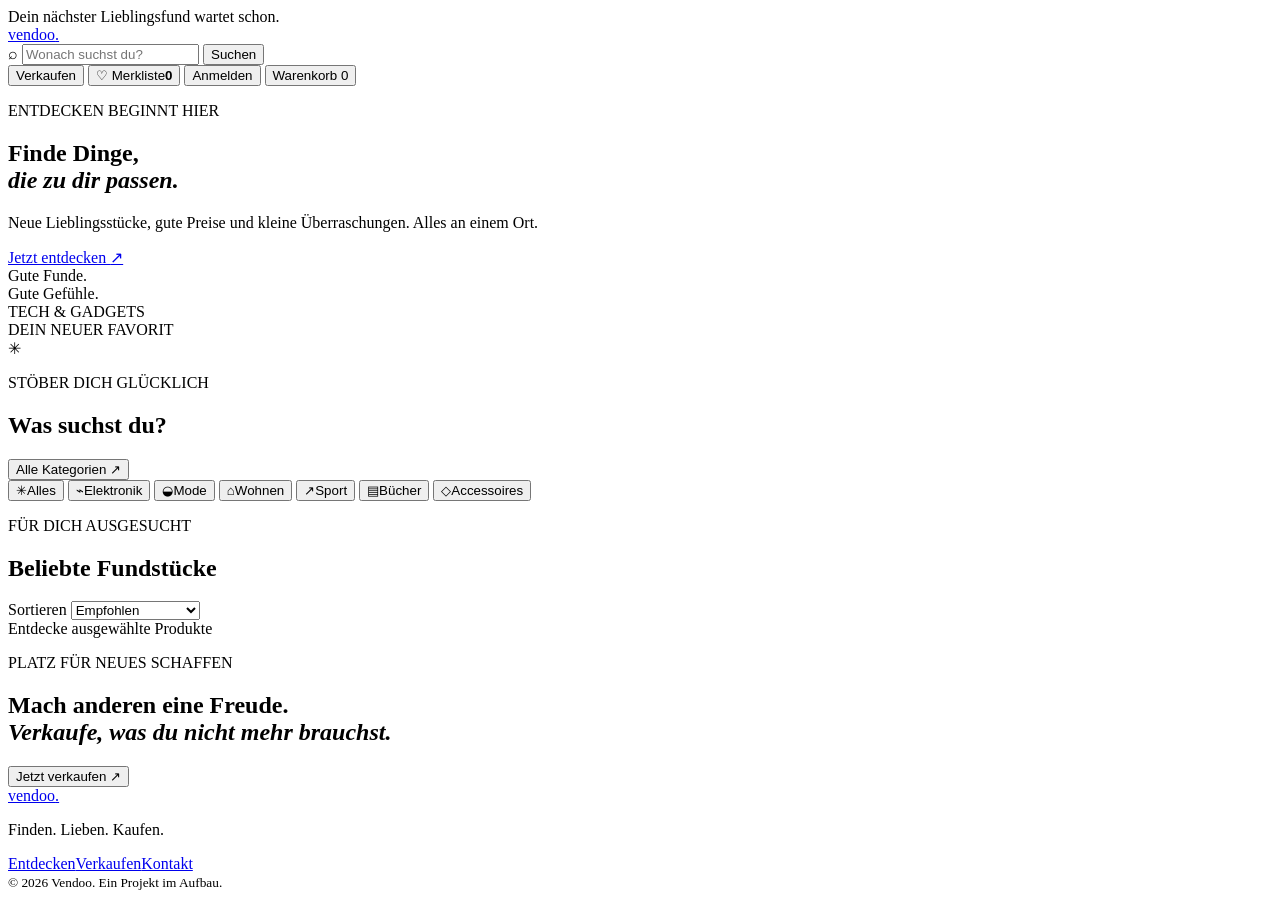
==== index.html @ eec9af9d "Create Vendoo marketplace starter" ====
<!doctype html>
<html lang="de">
<head>
  <meta charset="utf-8">
  <meta name="viewport" content="width=device-width, initial-scale=1">
  <meta name="theme-color" content="#f7f8fa">
  <meta name="description" content="Vendoo – Entdecke besondere Dinge. Finde deinen nächsten Lieblingsfund.">
  <title>Vendoo – Finden. Lieben. Kaufen.</title>
  <link rel="preconnect" href="https://fonts.googleapis.com">
  <link rel="preconnect" href="https://fonts.gstatic.com" crossorigin>
  <link href="https://fonts.googleapis.com/css2?family=DM+Sans:wght@400;500;600;700;800&display=swap" rel="stylesheet">
  <link rel="stylesheet" href="styles.css">
  <script src="app.js" defer></script>
</head>
<body>
  <div class="announcement">Dein nächster Lieblingsfund wartet schon.</div>
  <header class="site-header">
    <a class="brand" href="#" aria-label="Vendoo Startseite">vendoo<span>.</span></a>
    <form class="search" id="search-form" role="search">
      <span aria-hidden="true">⌕</span>
      <input id="search-input" type="search" placeholder="Wonach suchst du?" autocomplete="off" aria-label="Produkte suchen">
      <button type="submit">Suchen</button>
    </form>
    <nav class="header-actions" aria-label="Hauptnavigation">
      <button class="text-button" id="sell-button">Verkaufen</button>
      <button class="icon-button" id="favorites-button" aria-label="Merkliste">♡ <span class="action-label">Merkliste</span><b id="favorite-count">0</b></button>
      <button class="profile-button" id="account-button">Anmelden</button>
      <button class="cart-button" id="cart-button">Warenkorb <span id="cart-count">0</span></button>
    </nav>
  </header>

  <main>
    <section class="hero">
      <div class="hero-copy">
        <p class="eyebrow">ENTDECKEN BEGINNT HIER</p>
        <h1>Finde Dinge,<br><em>die zu dir passen.</em></h1>
        <p class="hero-description">Neue Lieblingsstücke, gute Preise und kleine Überraschungen. Alles an einem Ort.</p>
        <a class="primary-link" href="#discover">Jetzt entdecken <span>↗</span></a>
      </div>
      <div class="hero-art" aria-label="Ausgewählte Produkte">
        <div class="art-note">Gute Funde.<br>Gute Gefühle.</div>
        <div class="art-circle circle-one"></div><div class="art-circle circle-two"></div>
        <div class="art-card art-card-back"><div class="art-object headphones"></div><span>TECH & GADGETS</span></div>
        <div class="art-card art-card-front"><div class="art-object bag"></div><span>DEIN NEUER FAVORIT</span></div>
        <div class="art-spark">✳</div>
      </div>
    </section>

    <section class="category-section" aria-label="Kategorien">
      <div class="section-heading"><div><p class="eyebrow">STÖBER DICH GLÜCKLICH</p><h2>Was suchst du?</h2></div><button class="plain-link" id="all-categories">Alle Kategorien ↗</button></div>
      <div class="category-list" id="category-list">
        <button class="category active" data-category="Alle"><span class="category-icon">✳</span><span>Alles</span></button>
        <button class="category" data-category="Elektronik"><span class="category-icon">⌁</span><span>Elektronik</span></button>
        <button class="category" data-category="Mode"><span class="category-icon">◒</span><span>Mode</span></button>
        <button class="category" data-category="Wohnen"><span class="category-icon">⌂</span><span>Wohnen</span></button>
        <button class="category" data-category="Sport"><span class="category-icon">↗</span><span>Sport</span></button>
        <button class="category" data-category="Bücher"><span class="category-icon">▤</span><span>Bücher</span></button>
        <button class="category" data-category="Accessoires"><span class="category-icon">◇</span><span>Accessoires</span></button>
      </div>
    </section>

    <section class="products-section" id="discover">
      <div class="section-heading product-heading"><div><p class="eyebrow">FÜR DICH AUSGESUCHT</p><h2>Beliebte Fundstücke</h2></div><label class="sort-label">Sortieren <select id="sort-select"><option value="recommended">Empfohlen</option><option value="low">Preis: aufsteigend</option><option value="high">Preis: absteigend</option></select></label></div>
      <div class="results-line" id="results-line">Entdecke ausgewählte Produkte</div>
      <div class="product-grid" id="product-grid" aria-live="polite"></div>
      <div class="empty-state" id="empty-state" hidden><h3>Nichts gefunden.</h3><p>Versuche einen anderen Suchbegriff oder eine andere Kategorie.</p><button class="secondary-button" id="reset-filters">Filter zurücksetzen</button></div>
    </section>
    <section class="seller-banner"><div><p class="eyebrow">PLATZ FÜR NEUES SCHAFFEN</p><h2>Mach anderen eine Freude.<br><em>Verkaufe, was du nicht mehr brauchst.</em></h2></div><button id="sell-banner-button">Jetzt verkaufen ↗</button></section>
  </main>

  <footer><a class="brand" href="#">vendoo<span>.</span></a><p>Finden. Lieben. Kaufen.</p><div><a href="#discover">Entdecken</a><a href="#" id="footer-sell">Verkaufen</a><a href="mailto:hello@vendoo.example">Kontakt</a></div><small>© 2026 Vendoo. Ein Projekt im Aufbau.</small></footer>

  <dialog id="product-dialog" class="modal"><button class="modal-close" data-close aria-label="Schließen">×</button><div id="product-detail"></div></dialog>
  <dialog id="message-dialog" class="modal message-modal"><button class="modal-close" data-close aria-label="Schließen">×</button><p class="eyebrow">VENDOO</p><h2 id="message-title">Demnächst verfügbar</h2><p id="message-body">Diese Funktion wird gerade vorbereitet.</p><button class="primary-button" data-close>Verstanden</button></dialog>
  <dialog id="cart-dialog" class="modal cart-modal"><button class="modal-close" data-close aria-label="Schließen">×</button><p class="eyebrow">DEINE AUSWAHL</p><h2>Warenkorb</h2><div id="cart-items"></div><div class="cart-total" id="cart-total"></div><p class="fine-print">Demo: Es werden noch keine echten Bestellungen oder Zahlungen verarbeitet.</p></dialog>
</body>
</html>
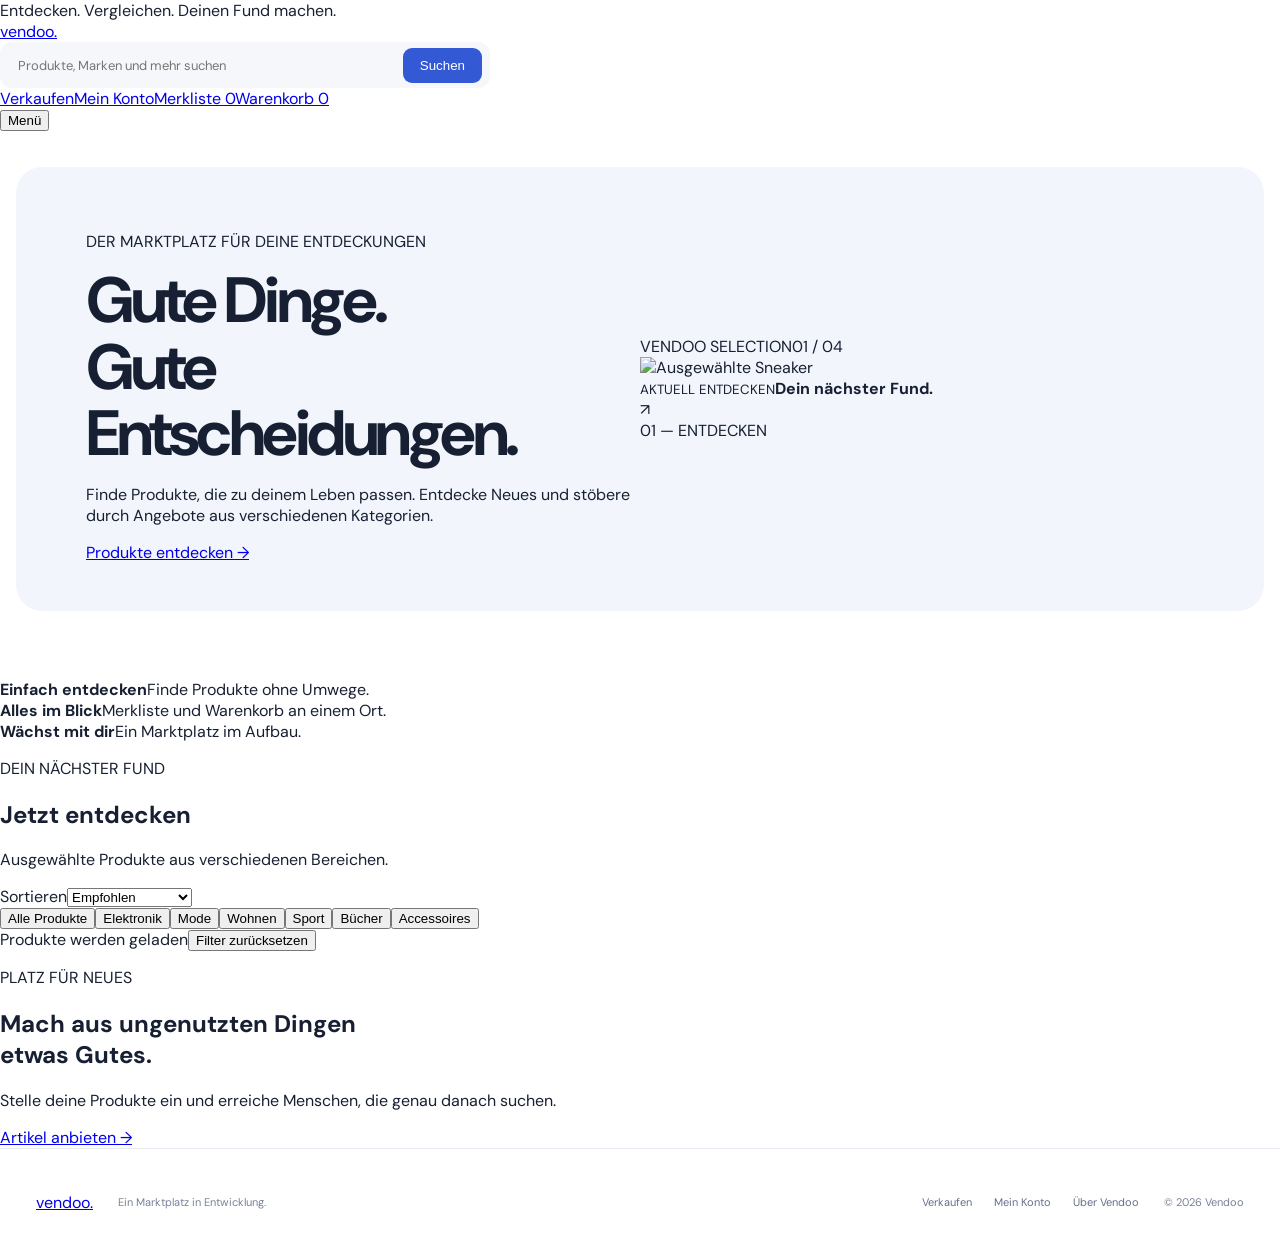
==== commit 2baf8242: "Redesign Vendoo storefront" ====
--- a/index.html
+++ b/index.html
@@ -1,77 +1,10 @@
 <!doctype html>
-<html lang="de">
-<head>
-  <meta charset="utf-8">
-  <meta name="viewport" content="width=device-width, initial-scale=1">
-  <meta name="theme-color" content="#f7f8fa">
-  <meta name="description" content="Vendoo – Entdecke besondere Dinge. Finde deinen nächsten Lieblingsfund.">
-  <title>Vendoo – Finden. Lieben. Kaufen.</title>
-  <link rel="preconnect" href="https://fonts.googleapis.com">
-  <link rel="preconnect" href="https://fonts.gstatic.com" crossorigin>
-  <link href="https://fonts.googleapis.com/css2?family=DM+Sans:wght@400;500;600;700;800&display=swap" rel="stylesheet">
-  <link rel="stylesheet" href="styles.css">
-  <script src="app.js" defer></script>
-</head>
-<body>
-  <div class="announcement">Dein nächster Lieblingsfund wartet schon.</div>
-  <header class="site-header">
-    <a class="brand" href="#" aria-label="Vendoo Startseite">vendoo<span>.</span></a>
-    <form class="search" id="search-form" role="search">
-      <span aria-hidden="true">⌕</span>
-      <input id="search-input" type="search" placeholder="Wonach suchst du?" autocomplete="off" aria-label="Produkte suchen">
-      <button type="submit">Suchen</button>
-    </form>
-    <nav class="header-actions" aria-label="Hauptnavigation">
-      <button class="text-button" id="sell-button">Verkaufen</button>
-      <button class="icon-button" id="favorites-button" aria-label="Merkliste">♡ <span class="action-label">Merkliste</span><b id="favorite-count">0</b></button>
-      <button class="profile-button" id="account-button">Anmelden</button>
-      <button class="cart-button" id="cart-button">Warenkorb <span id="cart-count">0</span></button>
-    </nav>
-  </header>
-
-  <main>
-    <section class="hero">
-      <div class="hero-copy">
-        <p class="eyebrow">ENTDECKEN BEGINNT HIER</p>
-        <h1>Finde Dinge,<br><em>die zu dir passen.</em></h1>
-        <p class="hero-description">Neue Lieblingsstücke, gute Preise und kleine Überraschungen. Alles an einem Ort.</p>
-        <a class="primary-link" href="#discover">Jetzt entdecken <span>↗</span></a>
-      </div>
-      <div class="hero-art" aria-label="Ausgewählte Produkte">
-        <div class="art-note">Gute Funde.<br>Gute Gefühle.</div>
-        <div class="art-circle circle-one"></div><div class="art-circle circle-two"></div>
-        <div class="art-card art-card-back"><div class="art-object headphones"></div><span>TECH & GADGETS</span></div>
-        <div class="art-card art-card-front"><div class="art-object bag"></div><span>DEIN NEUER FAVORIT</span></div>
-        <div class="art-spark">✳</div>
-      </div>
-    </section>
-
-    <section class="category-section" aria-label="Kategorien">
-      <div class="section-heading"><div><p class="eyebrow">STÖBER DICH GLÜCKLICH</p><h2>Was suchst du?</h2></div><button class="plain-link" id="all-categories">Alle Kategorien ↗</button></div>
-      <div class="category-list" id="category-list">
-        <button class="category active" data-category="Alle"><span class="category-icon">✳</span><span>Alles</span></button>
-        <button class="category" data-category="Elektronik"><span class="category-icon">⌁</span><span>Elektronik</span></button>
-        <button class="category" data-category="Mode"><span class="category-icon">◒</span><span>Mode</span></button>
-        <button class="category" data-category="Wohnen"><span class="category-icon">⌂</span><span>Wohnen</span></button>
-        <button class="category" data-category="Sport"><span class="category-icon">↗</span><span>Sport</span></button>
-        <button class="category" data-category="Bücher"><span class="category-icon">▤</span><span>Bücher</span></button>
-        <button class="category" data-category="Accessoires"><span class="category-icon">◇</span><span>Accessoires</span></button>
-      </div>
-    </section>
-
-    <section class="products-section" id="discover">
-      <div class="section-heading product-heading"><div><p class="eyebrow">FÜR DICH AUSGESUCHT</p><h2>Beliebte Fundstücke</h2></div><label class="sort-label">Sortieren <select id="sort-select"><option value="recommended">Empfohlen</option><option value="low">Preis: aufsteigend</option><option value="high">Preis: absteigend</option></select></label></div>
-      <div class="results-line" id="results-line">Entdecke ausgewählte Produkte</div>
-      <div class="product-grid" id="product-grid" aria-live="polite"></div>
-      <div class="empty-state" id="empty-state" hidden><h3>Nichts gefunden.</h3><p>Versuche einen anderen Suchbegriff oder eine andere Kategorie.</p><button class="secondary-button" id="reset-filters">Filter zurücksetzen</button></div>
-    </section>
-    <section class="seller-banner"><div><p class="eyebrow">PLATZ FÜR NEUES SCHAFFEN</p><h2>Mach anderen eine Freude.<br><em>Verkaufe, was du nicht mehr brauchst.</em></h2></div><button id="sell-banner-button">Jetzt verkaufen ↗</button></section>
-  </main>
-
-  <footer><a class="brand" href="#">vendoo<span>.</span></a><p>Finden. Lieben. Kaufen.</p><div><a href="#discover">Entdecken</a><a href="#" id="footer-sell">Verkaufen</a><a href="mailto:hello@vendoo.example">Kontakt</a></div><small>© 2026 Vendoo. Ein Projekt im Aufbau.</small></footer>
-
-  <dialog id="product-dialog" class="modal"><button class="modal-close" data-close aria-label="Schließen">×</button><div id="product-detail"></div></dialog>
-  <dialog id="message-dialog" class="modal message-modal"><button class="modal-close" data-close aria-label="Schließen">×</button><p class="eyebrow">VENDOO</p><h2 id="message-title">Demnächst verfügbar</h2><p id="message-body">Diese Funktion wird gerade vorbereitet.</p><button class="primary-button" data-close>Verstanden</button></dialog>
-  <dialog id="cart-dialog" class="modal cart-modal"><button class="modal-close" data-close aria-label="Schließen">×</button><p class="eyebrow">DEINE AUSWAHL</p><h2>Warenkorb</h2><div id="cart-items"></div><div class="cart-total" id="cart-total"></div><p class="fine-print">Demo: Es werden noch keine echten Bestellungen oder Zahlungen verarbeitet.</p></dialog>
-</body>
-</html>+<html lang="de"><head><meta charset="utf-8"><meta name="viewport" content="width=device-width,initial-scale=1"><meta name="theme-color" content="#f7f7f4"><meta name="description" content="Vendoo – Entdecke Produkte, die deinen Alltag besser machen."><title>Vendoo – Entdecken</title><link rel="preconnect" href="https://fonts.googleapis.com"><link rel="preconnect" href="https://fonts.gstatic.com" crossorigin><link href="https://fonts.googleapis.com/css2?family=DM+Sans:wght@400;500;600;700;800&family=Manrope:wght@400;500;600;700;800&display=swap" rel="stylesheet"><link rel="stylesheet" href="styles.css"><script src="app.js" defer></script></head>
+<body><div class="topline">Entdecken. Vergleichen. Deinen Fund machen.</div><header class="header"><a class="logo" href="index.html">vendoo<span>.</span></a><form class="search" id="search-form"><input id="search-input" type="search" placeholder="Produkte, Marken und mehr suchen" aria-label="Produkte suchen"><button aria-label="Suchen">Suchen</button></form><nav class="nav"><a href="sell.html">Verkaufen</a><a href="account.html">Mein Konto</a><a href="favorites.html">Merkliste <span id="favorite-count">0</span></a><a class="nav-cart" href="cart.html">Warenkorb <span id="cart-count">0</span></a></nav><button class="menu-toggle" id="menu-toggle" aria-label="Menü öffnen">Menü</button></header>
+<main><section class="hero"><div class="hero-content"><p class="kicker">DER MARKTPLATZ FÜR DEINE ENTDECKUNGEN</p><h1>Gute Dinge.<br><span>Gute Entscheidungen.</span></h1><p>Finde Produkte, die zu deinem Leben passen. Entdecke Neues und stöbere durch Angebote aus verschiedenen Kategorien.</p><a class="button button-dark" href="#angebote">Produkte entdecken <span>→</span></a></div><div class="hero-visual"><div class="hero-panel"><div class="hero-panel-top"><span>VENDOO SELECTION</span><span>01 / 04</span></div><img src="https://images.unsplash.com/photo-1491553895911-0055eca6402d?auto=format&fit=crop&w=1100&q=85" alt="Ausgewählte Sneaker"><div class="hero-panel-bottom"><div><small>AKTUELL ENTDECKEN</small><strong>Dein nächster Fund.</strong></div><span class="hero-arrow">↗</span></div></div><div class="hero-index">01 — ENTDECKEN</div></div></section>
+<section class="trust-strip"><div><strong>Einfach entdecken</strong><span>Finde Produkte ohne Umwege.</span></div><div><strong>Alles im Blick</strong><span>Merkliste und Warenkorb an einem Ort.</span></div><div><strong>Wächst mit dir</strong><span>Ein Marktplatz im Aufbau.</span></div></section>
+<section class="section" id="angebote"><div class="section-head"><div><p class="kicker">DEIN NÄCHSTER FUND</p><h2>Jetzt entdecken</h2><p class="section-sub">Ausgewählte Produkte aus verschiedenen Bereichen.</p></div><div class="sort-control"><label for="sort-select">Sortieren</label><select id="sort-select"><option value="featured">Empfohlen</option><option value="low">Preis aufsteigend</option><option value="high">Preis absteigend</option><option value="name">Name</option></select></div></div>
+<div class="filters" id="category-list"><button class="filter active" data-category="Alle">Alle Produkte</button><button class="filter" data-category="Elektronik">Elektronik</button><button class="filter" data-category="Mode">Mode</button><button class="filter" data-category="Wohnen">Wohnen</button><button class="filter" data-category="Sport">Sport</button><button class="filter" data-category="Bücher">Bücher</button><button class="filter" data-category="Accessoires">Accessoires</button></div>
+<div class="catalog-meta"><span id="results-line">Produkte werden geladen</span><button id="clear-filters" class="subtle-button">Filter zurücksetzen</button></div><div class="product-grid" id="product-grid"></div><div class="empty-state" id="empty-state" hidden><h3>Keine passenden Produkte</h3><p>Ändere deine Suche oder setze die Filter zurück.</p><button class="button button-outline" id="reset-empty">Alle Produkte anzeigen</button></div></section>
+<section class="sell-callout"><div><p class="kicker">PLATZ FÜR NEUES</p><h2>Mach aus ungenutzten Dingen<br>etwas Gutes.</h2><p>Stelle deine Produkte ein und erreiche Menschen, die genau danach suchen.</p></div><a class="button button-light" href="sell.html">Artikel anbieten <span>→</span></a></section></main>
+<footer class="footer"><a class="logo" href="index.html">vendoo<span>.</span></a><p>Ein Marktplatz in Entwicklung.</p><div class="footer-links"><a href="sell.html">Verkaufen</a><a href="account.html">Mein Konto</a><a href="README.md">Über Vendoo</a></div><small>© 2026 Vendoo</small></footer></body></html>
--- a/styles.css
+++ b/styles.css
@@ -0,0 +1 @@
+:root{--ink:#172033;--muted:#788196;--line:#e8ebf1;--paper:#fff;--wash:#f6f7fa;--blue:#3459d4;--blue-dark:#2546b4;--mint:#e3f2ed;--radius:18px}*{box-sizing:border-box}html{scroll-behavior:smooth}body{margin:0;background:var(--paper);color:var(--ink);font-family:"DM Sans",Arial,sans-serif;-webkit-font-smoothing:antialiased}.announcement{background:#172033;color:#fff;text-align:center;padding:9px 16px;font-size:12px;letter-spacing:.04em}.site-header{height:82px;max-width:1320px;margin:auto;padding:0 36px;display:flex;align-items:center;gap:34px;border-bottom:1px solid var(--line)}.brand{font-size:31px;letter-spacing:-2px;font-weight:800;text-decoration:none;color:var(--ink)}.brand span{color:var(--blue)}.search{height:46px;display:flex;align-items:center;gap:10px;background:var(--wash);border:1px solid transparent;border-radius:12px;padding:0 7px 0 15px;flex:1;max-width:490px}.search:focus-within{border-color:#cbd5f7;background:#fff}.search>span{font-size:25px;color:#8c95a7}.search input{border:0;outline:0;background:transparent;min-width:0;flex:1;font:inherit;font-size:13px}.search button,.primary-button{border:0;background:var(--blue);color:white;border-radius:9px;padding:10px 17px;font:600 12px inherit;cursor:pointer}.search button:hover,.primary-button:hover{background:var(--blue-dark)}.header-actions{margin-left:auto;display:flex;align-items:center;gap:19px}.header-actions button{font:600 12px "DM Sans",sans-serif;cursor:pointer}.text-button,.icon-button{border:0;background:none;color:var(--ink)}.icon-button{font-size:20px!important;white-space:nowrap}.icon-button .action-label{font-size:12px}.icon-button b,.cart-button span{font-size:10px;background:#e9edff;color:var(--blue);padding:3px 6px;border-radius:20px}.profile-button,.cart-button{border:1px solid var(--line);background:white;border-radius:10px;padding:11px 14px;color:var(--ink)}.cart-button{background:var(--ink);color:white;border-color:var(--ink)}.hero{max-width:1248px;min-height:410px;margin:36px auto 68px;padding:48px 70px;background:#f2f5fb;border-radius:26px;display:grid;grid-template-columns:1fr 1fr;align-items:center;overflow:hidden}.eyebrow{font-size:10px;font-weight:700;letter-spacing:.16em;color:var(--blue);margin:0 0 14px}.hero h1{font-size:clamp(42px,5vw,66px);letter-spacing:-3.5px;line-height:1.04;margin:0;font-weight:700}.hero h1 em,.seller-banner h2 em{font-family:Georgia,serif;font-weight:400;color:var(--blue)}.hero-description{max-width:370px;color:#707b91;line-height:1.7;font-size:14px;margin:21px 0 26px}.primary-link{display:inline-flex;align-items:center;gap:25px;padding:14px 18px;background:var(--blue);color:white;text-decoration:none;border-radius:10px;font-size:12px;font-weight:700}.hero-art{height:300px;position:relative}.art-circle{position:absolute;border-radius:50%}.circle-one{width:260px;height:260px;background:#dce5fa;right:70px;top:15px}.circle-two{width:115px;height:115px;background:#d3ebe3;right:0;bottom:0}.art-card{position:absolute;background:white;border-radius:17px;box-shadow:0 18px 45px #293c681c;padding:12px;display:flex;flex-direction:column;gap:10px}.art-card span{font-size:8px;font-weight:700;letter-spacing:.1em;color:#778197}.art-card-back{width:155px;right:25px;top:12px;transform:rotate(9deg)}.art-card-front{width:178px;left:55px;bottom:7px;transform:rotate(-7deg)}.art-object{height:112px;border-radius:11px;position:relative;overflow:hidden}.headphones{background:linear-gradient(135deg,#dbe1eb,#aebbd0)}.headphones:before{content:"";position:absolute;width:74px;height:74px;border:12px solid #30394d;border-bottom-color:transparent;border-radius:50%;left:29px;top:26px}.headphones:after{content:"";position:absolute;width:16px;height:34px;background:#30394d;border-radius:7px;left:28px;top:65px;box-shadow:66px 0 #30394d}.bag{background:linear-gradient(135deg,#f0e9df,#d8c8b7)}.bag:before{content:"";position:absolute;width:86px;height:65px;background:#a27d60;border-radius:12px 12px 18px 18px;left:35px;top:36px}.bag:after{content:"";position:absolute;width:37px;height:29px;border:6px solid #a27d60;border-bottom:0;border-radius:25px 25px 0 0;left:54px;top:14px}.art-note{position:absolute;right:2px;top:110px;z-index:2;font:italic 17px Georgia;color:#4b5a78;transform:rotate(8deg)}.art-spark{position:absolute;left:20px;top:5px;font-size:32px;color:#8ca5e9}.category-section,.products-section{max-width:1248px;margin:0 auto 70px;padding:0 12px}.section-heading{display:flex;justify-content:space-between;align-items:end;margin-bottom:24px}.section-heading h2,.seller-banner h2{font-size:29px;letter-spacing:-1.1px;margin:0}.plain-link{background:none;border:0;color:var(--blue);font:600 12px "DM Sans";cursor:pointer}.category-list{display:grid;grid-template-columns:repeat(7,1fr);gap:13px}.category{border:1px solid var(--line);background:white;border-radius:14px;min-height:103px;display:flex;flex-direction:column;align-items:center;justify-content:center;gap:9px;color:#536078;font:600 12px "DM Sans";cursor:pointer;transition:.18s}.category:hover,.category.active{border-color:#bdcaf8;background:#f5f7ff;color:var(--blue)}.category-icon{font-size:23px;color:var(--blue)}.product-heading{margin-bottom:8px}.sort-label{font-size:11px;color:var(--muted);display:flex;align-items:center;gap:9px}.sort-label select{border:1px solid var(--line);border-radius:9px;background:white;padding:10px;color:var(--ink);font:600 11px "DM Sans"}.results-line{font-size:11px;color:var(--muted);margin-bottom:18px}.product-grid{display:grid;grid-template-columns:repeat(4,minmax(0,1fr));gap:25px 18px}.product-card{min-width:0;cursor:pointer}.product-image{height:225px;border-radius:15px;background:var(--wash);position:relative;overflow:hidden}.product-image img{width:100%;height:100%;object-fit:cover;display:block;transition:transform .3s}.product-card:hover .product-image img{transform:scale(1.04)}.product-tag{position:absolute;left:11px;top:11px;background:white;border-radius:20px;padding:6px 9px;font-size:9px;font-weight:700;color:#536078}.heart{position:absolute;right:10px;top:10px;width:32px;height:32px;border:0;border-radius:50%;background:white;color:#68738a;font-size:19px;cursor:pointer}.heart.saved{color:#d84d69}.product-info{padding:12px 2px 0}.product-category{font-size:9px;color:var(--muted);text-transform:uppercase;letter-spacing:.1em}.product-name{font-size:13px;font-weight:600;margin:5px 0 7px;white-space:nowrap;overflow:hidden;text-overflow:ellipsis}.product-bottom{display:flex;justify-content:space-between;align-items:center}.price{font-size:14px;font-weight:800}.condition{font-size:10px;color:#7b8495}.empty-state{text-align:center;padding:55px 15px;background:var(--wash);border-radius:18px}.empty-state h3{margin:0 0 8px}.empty-state p{color:var(--muted);font-size:13px}.secondary-button{border:1px solid var(--line);background:white;border-radius:9px;padding:11px 15px;font:600 12px "DM Sans";cursor:pointer}.seller-banner{max-width:1248px;margin:0 auto 75px;padding:42px 50px;border-radius:20px;background:#eaf1ff;display:flex;align-items:center;justify-content:space-between}.seller-banner h2{font-size:25px;line-height:1.4}.seller-banner button{background:var(--ink);color:white;border:0;border-radius:10px;padding:14px 18px;font:600 12px "DM Sans";cursor:pointer}footer{border-top:1px solid var(--line);padding:35px max(36px,calc((100% - 1248px)/2));display:flex;align-items:center;gap:25px;flex-wrap:wrap}footer p,footer small{font-size:11px;color:var(--muted)}footer div{margin-left:auto;display:flex;gap:22px}footer div a{font-size:11px;color:#657087;text-decoration:none}.modal{border:0;border-radius:20px;padding:30px;width:min(480px,calc(100% - 30px));box-shadow:0 25px 80px #17203335;color:var(--ink)}.modal::backdrop{background:#111a2c80;backdrop-filter:blur(3px)}.modal-close{position:absolute;right:17px;top:13px;border:0;background:none;font-size:25px;color:#7d8799;cursor:pointer}.message-modal h2,.cart-modal h2{font-size:25px;margin:0 0 10px}.message-modal>p:not(.eyebrow){font-size:13px;line-height:1.6;color:var(--muted);margin-bottom:22px}.detail-image{width:100%;height:230px;object-fit:cover;border-radius:13px;background:var(--wash)}.detail-price{font-size:23px;font-weight:800}.detail-copy{font-size:13px;color:var(--muted);line-height:1.6}.detail-add{width:100%;padding:14px;border:0;background:var(--blue);color:white;border-radius:10px;font:700 12px "DM Sans";cursor:pointer}.cart-row{display:flex;justify-content:space-between;gap:15px;padding:13px 0;border-bottom:1px solid var(--line);font-size:12px}.cart-total{display:flex;justify-content:space-between;padding:18px 0;font-weight:800}.fine-print{font-size:10px;color:var(--muted);line-height:1.5}@media(max-width:900px){.site-header{padding:0 20px;gap:18px}.header-actions{gap:10px}.action-label,.text-button{display:none}.hero,.category-section,.products-section,.seller-banner{margin-left:20px;margin-right:20px}.hero{padding:40px;gap:10px}.product-grid{grid-template-columns:repeat(3,minmax(0,1fr))}.category-list{grid-template-columns:repeat(4,1fr)}}@media(max-width:620px){.announcement{font-size:10px}.site-header{height:auto;min-height:70px;padding:13px 16px;flex-wrap:wrap;gap:12px}.brand{font-size:28px}.search{order:3;flex-basis:100%;max-width:none}.header-actions{margin-left:auto}.profile-button{display:none}.cart-button{padding:9px 10px}.hero{margin:18px 12px 48px;padding:34px 25px 20px;grid-template-columns:1fr;min-height:0}.hero h1{font-size:47px}.hero-art{height:230px;margin-top:12px}.circle-one{width:210px;height:210px;right:50px}.art-card-back{right:35px}.art-card-front{left:35px}.category-section,.products-section{margin-left:12px;margin-right:12px;padding:0}.section-heading h2{font-size:24px}.category-list{grid-template-columns:repeat(4,1fr);gap:8px}.category{min-height:83px}.category-icon{font-size:19px}.category span:last-child{font-size:10px}.product-grid{grid-template-columns:repeat(2,minmax(0,1fr));gap:21px 12px}.product-image{height:175px}.sort-label{font-size:0;gap:0}.sort-label select{font-size:10px;max-width:130px}.seller-banner{margin:0 12px 50px;padding:28px 23px;display:block}.seller-banner h2{font-size:21px}.seller-banner button{margin-top:20px}footer{padding:28px 18px;gap:12px}footer div{width:100%;margin:5px 0}footer small{width:100%}}
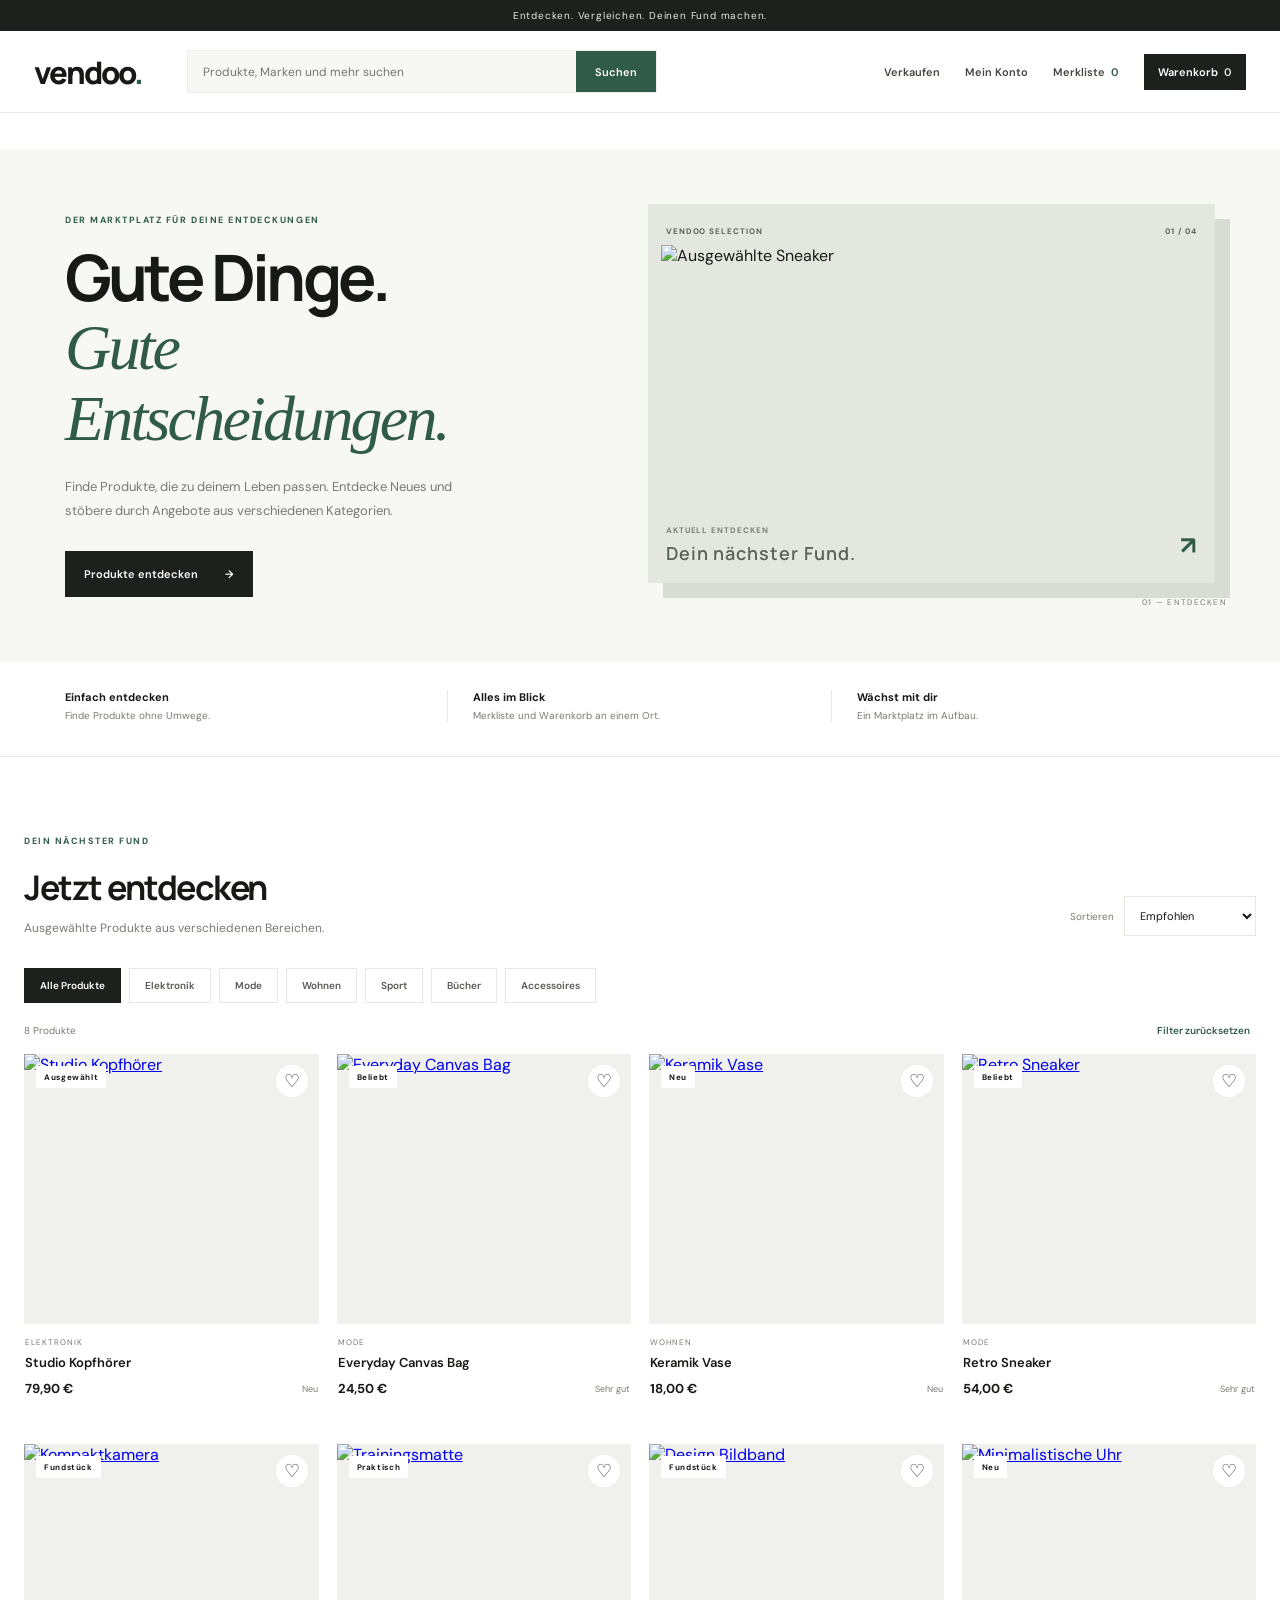
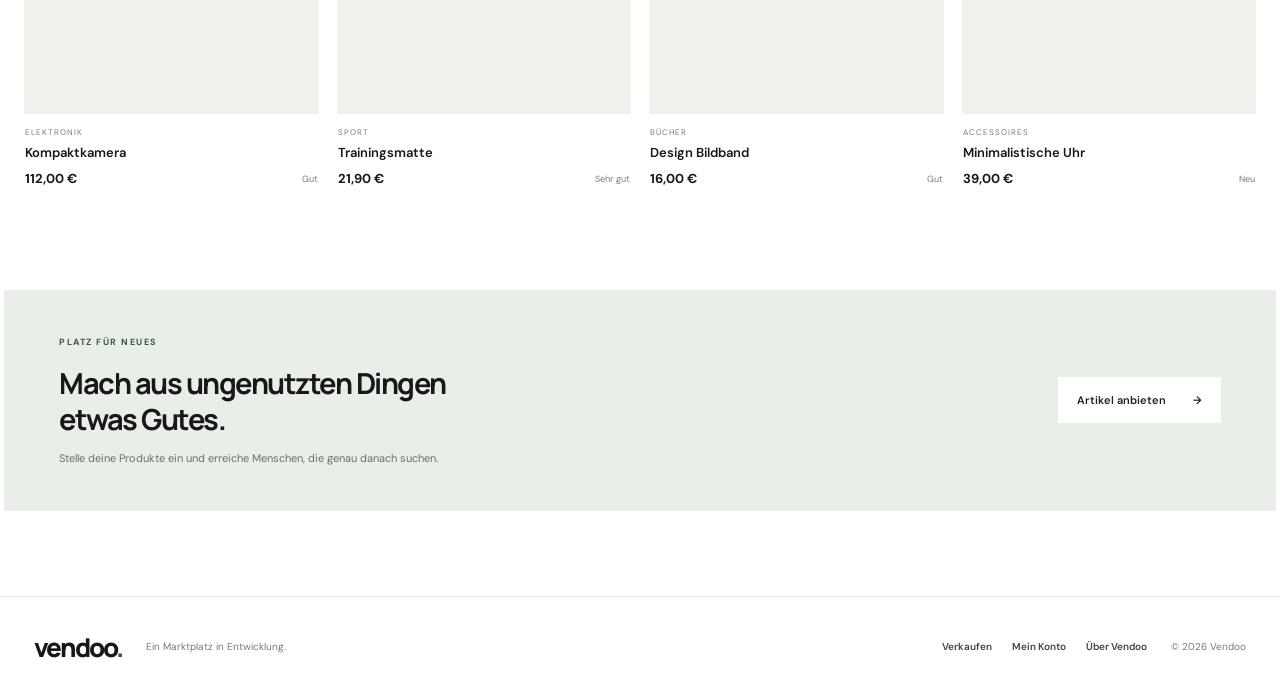
==== commit f2e6242e: "Load Vendoo product catalog on storefront" ====
--- a/index.html
+++ b/index.html
@@ -1,5 +1,5 @@
 <!doctype html>
-<html lang="de"><head><meta charset="utf-8"><meta name="viewport" content="width=device-width,initial-scale=1"><meta name="theme-color" content="#f7f7f4"><meta name="description" content="Vendoo – Entdecke Produkte, die deinen Alltag besser machen."><title>Vendoo – Entdecken</title><link rel="preconnect" href="https://fonts.googleapis.com"><link rel="preconnect" href="https://fonts.gstatic.com" crossorigin><link href="https://fonts.googleapis.com/css2?family=DM+Sans:wght@400;500;600;700;800&family=Manrope:wght@400;500;600;700;800&display=swap" rel="stylesheet"><link rel="stylesheet" href="styles.css"><script src="app.js" defer></script></head>
+<html lang="de"><head><meta charset="utf-8"><meta name="viewport" content="width=device-width,initial-scale=1"><meta name="theme-color" content="#f7f7f4"><meta name="description" content="Vendoo – Entdecke Produkte, die deinen Alltag besser machen."><title>Vendoo – Entdecken</title><link rel="preconnect" href="https://fonts.googleapis.com"><link rel="preconnect" href="https://fonts.gstatic.com" crossorigin><link href="https://fonts.googleapis.com/css2?family=DM+Sans:wght@400;500;600;700;800&family=Manrope:wght@400;500;600;700;800&display=swap" rel="stylesheet"><link rel="stylesheet" href="styles.css"><script src="products.js" defer></script><script src="app.js" defer></script></head>
 <body><div class="topline">Entdecken. Vergleichen. Deinen Fund machen.</div><header class="header"><a class="logo" href="index.html">vendoo<span>.</span></a><form class="search" id="search-form"><input id="search-input" type="search" placeholder="Produkte, Marken und mehr suchen" aria-label="Produkte suchen"><button aria-label="Suchen">Suchen</button></form><nav class="nav"><a href="sell.html">Verkaufen</a><a href="account.html">Mein Konto</a><a href="favorites.html">Merkliste <span id="favorite-count">0</span></a><a class="nav-cart" href="cart.html">Warenkorb <span id="cart-count">0</span></a></nav><button class="menu-toggle" id="menu-toggle" aria-label="Menü öffnen">Menü</button></header>
 <main><section class="hero"><div class="hero-content"><p class="kicker">DER MARKTPLATZ FÜR DEINE ENTDECKUNGEN</p><h1>Gute Dinge.<br><span>Gute Entscheidungen.</span></h1><p>Finde Produkte, die zu deinem Leben passen. Entdecke Neues und stöbere durch Angebote aus verschiedenen Kategorien.</p><a class="button button-dark" href="#angebote">Produkte entdecken <span>→</span></a></div><div class="hero-visual"><div class="hero-panel"><div class="hero-panel-top"><span>VENDOO SELECTION</span><span>01 / 04</span></div><img src="https://images.unsplash.com/photo-1491553895911-0055eca6402d?auto=format&fit=crop&w=1100&q=85" alt="Ausgewählte Sneaker"><div class="hero-panel-bottom"><div><small>AKTUELL ENTDECKEN</small><strong>Dein nächster Fund.</strong></div><span class="hero-arrow">↗</span></div></div><div class="hero-index">01 — ENTDECKEN</div></div></section>
 <section class="trust-strip"><div><strong>Einfach entdecken</strong><span>Finde Produkte ohne Umwege.</span></div><div><strong>Alles im Blick</strong><span>Merkliste und Warenkorb an einem Ort.</span></div><div><strong>Wächst mit dir</strong><span>Ein Marktplatz im Aufbau.</span></div></section>
--- a/styles.css
+++ b/styles.css
@@ -1 +1 @@
-:root{--ink:#172033;--muted:#788196;--line:#e8ebf1;--paper:#fff;--wash:#f6f7fa;--blue:#3459d4;--blue-dark:#2546b4;--mint:#e3f2ed;--radius:18px}*{box-sizing:border-box}html{scroll-behavior:smooth}body{margin:0;background:var(--paper);color:var(--ink);font-family:"DM Sans",Arial,sans-serif;-webkit-font-smoothing:antialiased}.announcement{background:#172033;color:#fff;text-align:center;padding:9px 16px;font-size:12px;letter-spacing:.04em}.site-header{height:82px;max-width:1320px;margin:auto;padding:0 36px;display:flex;align-items:center;gap:34px;border-bottom:1px solid var(--line)}.brand{font-size:31px;letter-spacing:-2px;font-weight:800;text-decoration:none;color:var(--ink)}.brand span{color:var(--blue)}.search{height:46px;display:flex;align-items:center;gap:10px;background:var(--wash);border:1px solid transparent;border-radius:12px;padding:0 7px 0 15px;flex:1;max-width:490px}.search:focus-within{border-color:#cbd5f7;background:#fff}.search>span{font-size:25px;color:#8c95a7}.search input{border:0;outline:0;background:transparent;min-width:0;flex:1;font:inherit;font-size:13px}.search button,.primary-button{border:0;background:var(--blue);color:white;border-radius:9px;padding:10px 17px;font:600 12px inherit;cursor:pointer}.search button:hover,.primary-button:hover{background:var(--blue-dark)}.header-actions{margin-left:auto;display:flex;align-items:center;gap:19px}.header-actions button{font:600 12px "DM Sans",sans-serif;cursor:pointer}.text-button,.icon-button{border:0;background:none;color:var(--ink)}.icon-button{font-size:20px!important;white-space:nowrap}.icon-button .action-label{font-size:12px}.icon-button b,.cart-button span{font-size:10px;background:#e9edff;color:var(--blue);padding:3px 6px;border-radius:20px}.profile-button,.cart-button{border:1px solid var(--line);background:white;border-radius:10px;padding:11px 14px;color:var(--ink)}.cart-button{background:var(--ink);color:white;border-color:var(--ink)}.hero{max-width:1248px;min-height:410px;margin:36px auto 68px;padding:48px 70px;background:#f2f5fb;border-radius:26px;display:grid;grid-template-columns:1fr 1fr;align-items:center;overflow:hidden}.eyebrow{font-size:10px;font-weight:700;letter-spacing:.16em;color:var(--blue);margin:0 0 14px}.hero h1{font-size:clamp(42px,5vw,66px);letter-spacing:-3.5px;line-height:1.04;margin:0;font-weight:700}.hero h1 em,.seller-banner h2 em{font-family:Georgia,serif;font-weight:400;color:var(--blue)}.hero-description{max-width:370px;color:#707b91;line-height:1.7;font-size:14px;margin:21px 0 26px}.primary-link{display:inline-flex;align-items:center;gap:25px;padding:14px 18px;background:var(--blue);color:white;text-decoration:none;border-radius:10px;font-size:12px;font-weight:700}.hero-art{height:300px;position:relative}.art-circle{position:absolute;border-radius:50%}.circle-one{width:260px;height:260px;background:#dce5fa;right:70px;top:15px}.circle-two{width:115px;height:115px;background:#d3ebe3;right:0;bottom:0}.art-card{position:absolute;background:white;border-radius:17px;box-shadow:0 18px 45px #293c681c;padding:12px;display:flex;flex-direction:column;gap:10px}.art-card span{font-size:8px;font-weight:700;letter-spacing:.1em;color:#778197}.art-card-back{width:155px;right:25px;top:12px;transform:rotate(9deg)}.art-card-front{width:178px;left:55px;bottom:7px;transform:rotate(-7deg)}.art-object{height:112px;border-radius:11px;position:relative;overflow:hidden}.headphones{background:linear-gradient(135deg,#dbe1eb,#aebbd0)}.headphones:before{content:"";position:absolute;width:74px;height:74px;border:12px solid #30394d;border-bottom-color:transparent;border-radius:50%;left:29px;top:26px}.headphones:after{content:"";position:absolute;width:16px;height:34px;background:#30394d;border-radius:7px;left:28px;top:65px;box-shadow:66px 0 #30394d}.bag{background:linear-gradient(135deg,#f0e9df,#d8c8b7)}.bag:before{content:"";position:absolute;width:86px;height:65px;background:#a27d60;border-radius:12px 12px 18px 18px;left:35px;top:36px}.bag:after{content:"";position:absolute;width:37px;height:29px;border:6px solid #a27d60;border-bottom:0;border-radius:25px 25px 0 0;left:54px;top:14px}.art-note{position:absolute;right:2px;top:110px;z-index:2;font:italic 17px Georgia;color:#4b5a78;transform:rotate(8deg)}.art-spark{position:absolute;left:20px;top:5px;font-size:32px;color:#8ca5e9}.category-section,.products-section{max-width:1248px;margin:0 auto 70px;padding:0 12px}.section-heading{display:flex;justify-content:space-between;align-items:end;margin-bottom:24px}.section-heading h2,.seller-banner h2{font-size:29px;letter-spacing:-1.1px;margin:0}.plain-link{background:none;border:0;color:var(--blue);font:600 12px "DM Sans";cursor:pointer}.category-list{display:grid;grid-template-columns:repeat(7,1fr);gap:13px}.category{border:1px solid var(--line);background:white;border-radius:14px;min-height:103px;display:flex;flex-direction:column;align-items:center;justify-content:center;gap:9px;color:#536078;font:600 12px "DM Sans";cursor:pointer;transition:.18s}.category:hover,.category.active{border-color:#bdcaf8;background:#f5f7ff;color:var(--blue)}.category-icon{font-size:23px;color:var(--blue)}.product-heading{margin-bottom:8px}.sort-label{font-size:11px;color:var(--muted);display:flex;align-items:center;gap:9px}.sort-label select{border:1px solid var(--line);border-radius:9px;background:white;padding:10px;color:var(--ink);font:600 11px "DM Sans"}.results-line{font-size:11px;color:var(--muted);margin-bottom:18px}.product-grid{display:grid;grid-template-columns:repeat(4,minmax(0,1fr));gap:25px 18px}.product-card{min-width:0;cursor:pointer}.product-image{height:225px;border-radius:15px;background:var(--wash);position:relative;overflow:hidden}.product-image img{width:100%;height:100%;object-fit:cover;display:block;transition:transform .3s}.product-card:hover .product-image img{transform:scale(1.04)}.product-tag{position:absolute;left:11px;top:11px;background:white;border-radius:20px;padding:6px 9px;font-size:9px;font-weight:700;color:#536078}.heart{position:absolute;right:10px;top:10px;width:32px;height:32px;border:0;border-radius:50%;background:white;color:#68738a;font-size:19px;cursor:pointer}.heart.saved{color:#d84d69}.product-info{padding:12px 2px 0}.product-category{font-size:9px;color:var(--muted);text-transform:uppercase;letter-spacing:.1em}.product-name{font-size:13px;font-weight:600;margin:5px 0 7px;white-space:nowrap;overflow:hidden;text-overflow:ellipsis}.product-bottom{display:flex;justify-content:space-between;align-items:center}.price{font-size:14px;font-weight:800}.condition{font-size:10px;color:#7b8495}.empty-state{text-align:center;padding:55px 15px;background:var(--wash);border-radius:18px}.empty-state h3{margin:0 0 8px}.empty-state p{color:var(--muted);font-size:13px}.secondary-button{border:1px solid var(--line);background:white;border-radius:9px;padding:11px 15px;font:600 12px "DM Sans";cursor:pointer}.seller-banner{max-width:1248px;margin:0 auto 75px;padding:42px 50px;border-radius:20px;background:#eaf1ff;display:flex;align-items:center;justify-content:space-between}.seller-banner h2{font-size:25px;line-height:1.4}.seller-banner button{background:var(--ink);color:white;border:0;border-radius:10px;padding:14px 18px;font:600 12px "DM Sans";cursor:pointer}footer{border-top:1px solid var(--line);padding:35px max(36px,calc((100% - 1248px)/2));display:flex;align-items:center;gap:25px;flex-wrap:wrap}footer p,footer small{font-size:11px;color:var(--muted)}footer div{margin-left:auto;display:flex;gap:22px}footer div a{font-size:11px;color:#657087;text-decoration:none}.modal{border:0;border-radius:20px;padding:30px;width:min(480px,calc(100% - 30px));box-shadow:0 25px 80px #17203335;color:var(--ink)}.modal::backdrop{background:#111a2c80;backdrop-filter:blur(3px)}.modal-close{position:absolute;right:17px;top:13px;border:0;background:none;font-size:25px;color:#7d8799;cursor:pointer}.message-modal h2,.cart-modal h2{font-size:25px;margin:0 0 10px}.message-modal>p:not(.eyebrow){font-size:13px;line-height:1.6;color:var(--muted);margin-bottom:22px}.detail-image{width:100%;height:230px;object-fit:cover;border-radius:13px;background:var(--wash)}.detail-price{font-size:23px;font-weight:800}.detail-copy{font-size:13px;color:var(--muted);line-height:1.6}.detail-add{width:100%;padding:14px;border:0;background:var(--blue);color:white;border-radius:10px;font:700 12px "DM Sans";cursor:pointer}.cart-row{display:flex;justify-content:space-between;gap:15px;padding:13px 0;border-bottom:1px solid var(--line);font-size:12px}.cart-total{display:flex;justify-content:space-between;padding:18px 0;font-weight:800}.fine-print{font-size:10px;color:var(--muted);line-height:1.5}@media(max-width:900px){.site-header{padding:0 20px;gap:18px}.header-actions{gap:10px}.action-label,.text-button{display:none}.hero,.category-section,.products-section,.seller-banner{margin-left:20px;margin-right:20px}.hero{padding:40px;gap:10px}.product-grid{grid-template-columns:repeat(3,minmax(0,1fr))}.category-list{grid-template-columns:repeat(4,1fr)}}@media(max-width:620px){.announcement{font-size:10px}.site-header{height:auto;min-height:70px;padding:13px 16px;flex-wrap:wrap;gap:12px}.brand{font-size:28px}.search{order:3;flex-basis:100%;max-width:none}.header-actions{margin-left:auto}.profile-button{display:none}.cart-button{padding:9px 10px}.hero{margin:18px 12px 48px;padding:34px 25px 20px;grid-template-columns:1fr;min-height:0}.hero h1{font-size:47px}.hero-art{height:230px;margin-top:12px}.circle-one{width:210px;height:210px;right:50px}.art-card-back{right:35px}.art-card-front{left:35px}.category-section,.products-section{margin-left:12px;margin-right:12px;padding:0}.section-heading h2{font-size:24px}.category-list{grid-template-columns:repeat(4,1fr);gap:8px}.category{min-height:83px}.category-icon{font-size:19px}.category span:last-child{font-size:10px}.product-grid{grid-template-columns:repeat(2,minmax(0,1fr));gap:21px 12px}.product-image{height:175px}.sort-label{font-size:0;gap:0}.sort-label select{font-size:10px;max-width:130px}.seller-banner{margin:0 12px 50px;padding:28px 23px;display:block}.seller-banner h2{font-size:21px}.seller-banner button{margin-top:20px}footer{padding:28px 18px;gap:12px}footer div{width:100%;margin:5px 0}footer small{width:100%}}+:root{--ink:#171916;--muted:#777b73;--line:#e7e8e2;--paper:#fff;--canvas:#f7f7f4;--accent:#315b49;--accent-soft:#e9efe9;--radius:4px}*{box-sizing:border-box}html{scroll-behavior:smooth}body{margin:0;background:var(--paper);color:var(--ink);font-family:"DM Sans",Arial,sans-serif;-webkit-font-smoothing:antialiased}.topline{height:31px;background:#1c211d;color:#e8ebe5;display:flex;align-items:center;justify-content:center;font-size:10px;letter-spacing:.08em}.header{height:82px;padding:0 max(34px,calc((100% - 1320px)/2));display:flex;align-items:center;gap:45px;border-bottom:1px solid var(--line);background:#fff;position:sticky;top:0;z-index:20}.logo{font:800 31px Manrope,sans-serif;letter-spacing:-2px;color:var(--ink);text-decoration:none;white-space:nowrap}.logo span{color:var(--accent)}.search{height:43px;max-width:470px;flex:1;display:flex;background:var(--canvas);border:1px solid #eeefe9}.search input{flex:1;min-width:0;border:0;background:transparent;padding:0 15px;outline:none;font:12px "DM Sans"}.search button{border:0;background:var(--accent);color:white;padding:0 19px;font:600 11px "DM Sans";cursor:pointer}.nav{margin-left:auto;display:flex;align-items:center;gap:25px;white-space:nowrap}.nav a,.footer-links a{font-size:11px;font-weight:600;text-decoration:none;color:#41463f}.nav a:hover,.footer-links a:hover{color:var(--accent)}.nav a span{color:var(--accent);margin-left:3px}.nav-cart{padding:11px 14px;background:#1c211d;color:#fff!important}.nav-cart span{color:#dce9df!important}.menu-toggle{display:none}.hero{max-width:1320px;margin:36px auto 0;min-height:480px;padding:55px 65px;background:var(--canvas);display:grid;grid-template-columns:.92fr 1.08fr;gap:55px;align-items:center}.kicker{font-size:9px;font-weight:700;letter-spacing:.17em;color:var(--accent);margin:0 0 17px}.hero h1{font:700 clamp(43px,5vw,67px)/1.06 Manrope,sans-serif;letter-spacing:-3.8px;margin:0}.hero h1 span{font-family:Georgia,serif;font-weight:400;font-style:italic;color:var(--accent);letter-spacing:-2.8px}.hero-content>p:not(.kicker){max-width:390px;color:var(--muted);font-size:13px;line-height:1.8;margin:23px 0 29px}.button{min-height:46px;padding:0 18px;display:inline-flex;align-items:center;justify-content:center;gap:27px;text-decoration:none;font:600 11px "DM Sans";border:1px solid transparent;cursor:pointer}.button-dark{background:#1c211d;color:white}.button-dark:hover{background:var(--accent)}.hero-visual{position:relative;padding:0 0 24px 24px}.hero-panel{background:#e4e7df;padding:13px;box-shadow:15px 15px 0 #d8ddd4}.hero-panel-top,.hero-panel-bottom{display:flex;align-items:center;justify-content:space-between;padding:9px 5px;font-size:8px;letter-spacing:.12em;font-weight:700;color:#596257}.hero-panel img{width:100%;height:265px;display:block;object-fit:cover}.hero-panel-bottom{padding:15px 5px 5px}.hero-panel-bottom div{display:grid;gap:6px}.hero-panel-bottom small{font-size:8px;color:#788174}.hero-panel-bottom strong{font:600 18px Manrope}.hero-arrow{font-size:25px;color:var(--accent)}.hero-index{position:absolute;right:-12px;bottom:0;font-size:8px;letter-spacing:.16em;color:var(--muted)}.trust-strip{max-width:1320px;margin:auto;padding:28px 65px 34px;display:grid;grid-template-columns:repeat(3,1fr);border-bottom:1px solid var(--line)}.trust-strip div{display:grid;gap:5px;border-right:1px solid var(--line);padding-left:25px}.trust-strip div:first-child{padding-left:0}.trust-strip div:last-child{border:0}.trust-strip strong{font-size:11px}.trust-strip span{font-size:10px;color:var(--muted)}.section{max-width:1320px;margin:78px auto 90px;padding:0 24px}.section-head{display:flex;align-items:end;justify-content:space-between}.section-head h2,.sell-callout h2{font:700 34px Manrope;letter-spacing:-1.5px;margin:0}.section-sub{font-size:12px;color:var(--muted);margin:10px 0 0}.sort-control{display:flex;align-items:center;gap:10px;font-size:10px;color:var(--muted)}select{font:11px "DM Sans";border:1px solid var(--line);background:#fff;padding:11px;color:var(--ink);border-radius:0}.filters{display:flex;gap:8px;flex-wrap:wrap;margin:32px 0 20px}.filter{padding:10px 15px;background:#fff;border:1px solid var(--line);color:#555b52;font:600 10px "DM Sans";cursor:pointer}.filter:hover,.filter.active{background:#1c211d;border-color:#1c211d;color:white}.catalog-meta{display:flex;justify-content:space-between;align-items:center;font-size:10px;color:var(--muted);margin:0 0 16px}.subtle-button{border:0;background:none;color:var(--accent);font:600 10px "DM Sans";cursor:pointer}.product-grid{display:grid;grid-template-columns:repeat(4,minmax(0,1fr));gap:34px 18px}.product-card{min-width:0;cursor:pointer;text-decoration:none;color:inherit;display:block}.product-photo{height:270px;background:#f0f1ed;position:relative;overflow:hidden}.product-photo img{width:100%;height:100%;object-fit:cover;display:block;transition:transform .35s}.product-card:hover .product-photo img{transform:scale(1.035)}.product-label{position:absolute;top:12px;left:12px;background:#fff;padding:6px 8px;font-size:8px;font-weight:700;letter-spacing:.08em}.save-button{position:absolute;right:11px;top:11px;width:32px;height:32px;background:#fff;border:0;border-radius:50%;font-size:18px;color:#323830;cursor:pointer}.save-button.saved{color:#a33e43}.product-data{padding:13px 1px}.product-category{font-size:8px;letter-spacing:.13em;color:var(--muted);text-transform:uppercase}.product-title{font-size:13px;font-weight:600;margin:7px 0 9px}.product-foot{display:flex;align-items:center;justify-content:space-between}.product-price{font-size:13px;font-weight:700}.product-condition{font-size:9px;color:var(--muted)}.empty-state{text-align:center;padding:65px 20px;background:var(--canvas)}.empty-state h3{font:600 20px Manrope}.empty-state p{font-size:12px;color:var(--muted);margin-bottom:20px}.button-outline{border-color:var(--line);background:#fff;color:var(--ink)}.sell-callout{max-width:1272px;margin:0 auto 85px;padding:46px 55px;background:#e9eee8;display:flex;align-items:center;justify-content:space-between}.sell-callout h2{font-size:29px;line-height:1.25}.sell-callout p:not(.kicker){font-size:11px;color:#697267;margin:13px 0 0}.button-light{background:#fff;color:#1c211d}.footer{border-top:1px solid var(--line);padding:32px max(34px,calc((100% - 1272px)/2));display:flex;align-items:center;gap:24px}.footer .logo{font-size:26px}.footer p,.footer small{font-size:10px;color:var(--muted)}.footer-links{display:flex;gap:20px;margin-left:auto}.footer-links a{font-size:10px}.page-wrap{max-width:1180px;margin:50px auto 90px;padding:0 24px}.breadcrumbs{font-size:10px;color:var(--muted);margin-bottom:25px}.breadcrumbs a{color:inherit;text-decoration:none}.page-title{font:700 34px Manrope;letter-spacing:-1.4px;margin:0 0 10px}.page-intro{font-size:12px;color:var(--muted);margin:0 0 28px}.product-layout{display:grid;grid-template-columns:1.1fr .9fr;gap:55px}.product-main-image{width:100%;height:500px;object-fit:cover;background:var(--canvas)}.product-details{padding-top:12px}.product-details h1{font:700 34px Manrope;letter-spacing:-1.5px;margin:10px 0}.detail-price{font-size:24px;font-weight:700;margin:20px 0}.detail-description{font-size:13px;line-height:1.8;color:#646b62}.detail-meta{border-top:1px solid var(--line);border-bottom:1px solid var(--line);padding:17px 0;margin:25px 0;display:grid;gap:12px;font-size:11px}.detail-meta div{display:flex;justify-content:space-between}.detail-meta span{color:var(--muted)}.detail-actions{display:grid;grid-template-columns:1fr 48px;gap:10px}.detail-actions button{height:48px}.detail-buy{border:0;background:#1c211d;color:#fff;font:600 11px "DM Sans";cursor:pointer}.detail-save{border:1px solid var(--line);background:#fff;font-size:18px;cursor:pointer}.form-card{max-width:480px;margin:0 auto;padding:36px;border:1px solid var(--line);background:#fff}.form-card h1{font:700 29px Manrope;letter-spacing:-1px;margin:0 0 9px}.form-card>p{font-size:11px;color:var(--muted);line-height:1.7;margin:0 0 25px}.field{display:grid;gap:7px;margin-bottom:16px}.field label{font-size:10px;font-weight:700}.field input,.field textarea,.field select{width:100%;padding:13px;border:1px solid #dfe2da;background:#fff;font:12px "DM Sans";outline:none}.field input:focus,.field textarea:focus{border-color:var(--accent)}.form-submit{width:100%;height:46px;border:0;background:#1c211d;color:white;font:600 11px "DM Sans";cursor:pointer;margin-top:5px}.form-note{font-size:10px;color:var(--muted);line-height:1.6;margin-top:17px}.form-switch{font-size:11px;text-align:center;margin-top:19px}.form-switch a{color:var(--accent);font-weight:700}.notice{padding:13px 15px;background:var(--accent-soft);font-size:11px;line-height:1.6;margin:15px 0;color:#284734}.notice.error{background:#f8e9e7;color:#803a35}.cart-list{border-top:1px solid var(--line)}.cart-item{display:grid;grid-template-columns:100px 1fr auto;gap:18px;padding:18px 0;border-bottom:1px solid var(--line);align-items:center}.cart-item img{width:100px;height:100px;object-fit:cover;background:var(--canvas)}.cart-item h3{font-size:13px;margin:0 0 6px}.cart-item p{font-size:10px;color:var(--muted);margin:0 0 9px}.cart-item button{border:0;background:none;color:#8b3e3e;padding:0;font:10px "DM Sans";cursor:pointer}.cart-summary{margin:25px 0 0 auto;max-width:340px;padding:20px;background:var(--canvas)}.cart-summary div{display:flex;justify-content:space-between;font-size:12px;margin-bottom:15px}.cart-summary .form-submit{margin:0}.account-grid{display:grid;grid-template-columns:230px 1fr;gap:35px}.account-menu{border:1px solid var(--line);align-self:start}.account-menu a{display:block;padding:14px 16px;border-bottom:1px solid var(--line);text-decoration:none;color:var(--ink);font-size:11px}.account-menu a:last-child{border:0}.account-panel{padding:25px;border:1px solid var(--line)}.account-panel h2{font:600 20px Manrope;margin-top:0}.account-panel p{font-size:12px;color:var(--muted);line-height:1.7}.mobile-only{display:none}@media(max-width:950px){.header{padding:0 20px;gap:22px}.nav{gap:13px}.hero{margin:20px 20px 0;padding:40px;gap:25px}.hero h1{font-size:50px}.product-photo{height:220px}.section{padding:0 20px}.sell-callout{margin-left:20px;margin-right:20px}}@media(max-width:680px){.topline{font-size:9px}.header{height:auto;min-height:68px;padding:12px 16px;gap:13px;flex-wrap:wrap}.logo{font-size:27px}.search{order:3;flex-basis:100%;max-width:none;height:41px}.nav{display:none;order:4;width:100%;margin:0;padding:12px 0 5px;flex-direction:column;align-items:stretch;gap:0}.nav.open{display:flex}.nav a{padding:13px 2px;border-top:1px solid var(--line)}.nav-cart{padding:13px 10px!important}.menu-toggle{display:block;margin-left:auto;background:white;border:1px solid var(--line);padding:9px 12px;font:600 10px "DM Sans"}.hero{margin:12px 12px 0;padding:29px 22px 25px;grid-template-columns:1fr;gap:28px}.hero h1{font-size:45px;letter-spacing:-2.7px}.hero h1 span{letter-spacing:-2px}.hero-content>p:not(.kicker){font-size:12px}.hero-visual{padding-left:10px}.hero-panel img{height:210px}.trust-strip{padding:23px 18px;grid-template-columns:1fr;gap:16px}.trust-strip div{padding:0 0 13px;border-right:0;border-bottom:1px solid var(--line)}.trust-strip div:last-child{border:0;padding-bottom:0}.section{margin:55px auto 60px;padding:0 14px}.section-head{align-items:start;gap:15px;flex-direction:column}.section-head h2{font-size:29px}.sort-control{align-self:flex-end}.filters{gap:6px;margin:23px 0 17px}.filter{padding:9px 11px;font-size:9px}.product-grid{grid-template-columns:repeat(2,minmax(0,1fr));gap:22px 11px}.product-photo{height:185px}.product-title{font-size:12px}.sell-callout{margin:0 12px 55px;padding:28px 22px;display:block}.sell-callout h2{font-size:24px}.sell-callout .button{margin-top:22px}.footer{padding:25px 17px;flex-wrap:wrap;gap:10px}.footer p{width:100%;margin:0}.footer-links{margin:10px 0;width:100%;gap:16px}.footer small{width:100%}.page-wrap{margin:30px auto 60px;padding:0 15px}.page-title{font-size:29px}.product-layout{grid-template-columns:1fr;gap:22px}.product-main-image{height:340px}.product-details{padding:0}.product-details h1{font-size:28px}.form-card{padding:25px 20px}.account-grid{grid-template-columns:1fr;gap:15px}.account-menu{display:grid;grid-template-columns:1fr 1fr}.account-menu a{border-right:1px solid var(--line)}.cart-item{grid-template-columns:76px 1fr auto;gap:11px}.cart-item img{width:76px;height:76px}.cart-summary{max-width:none}.mobile-only{display:block}}
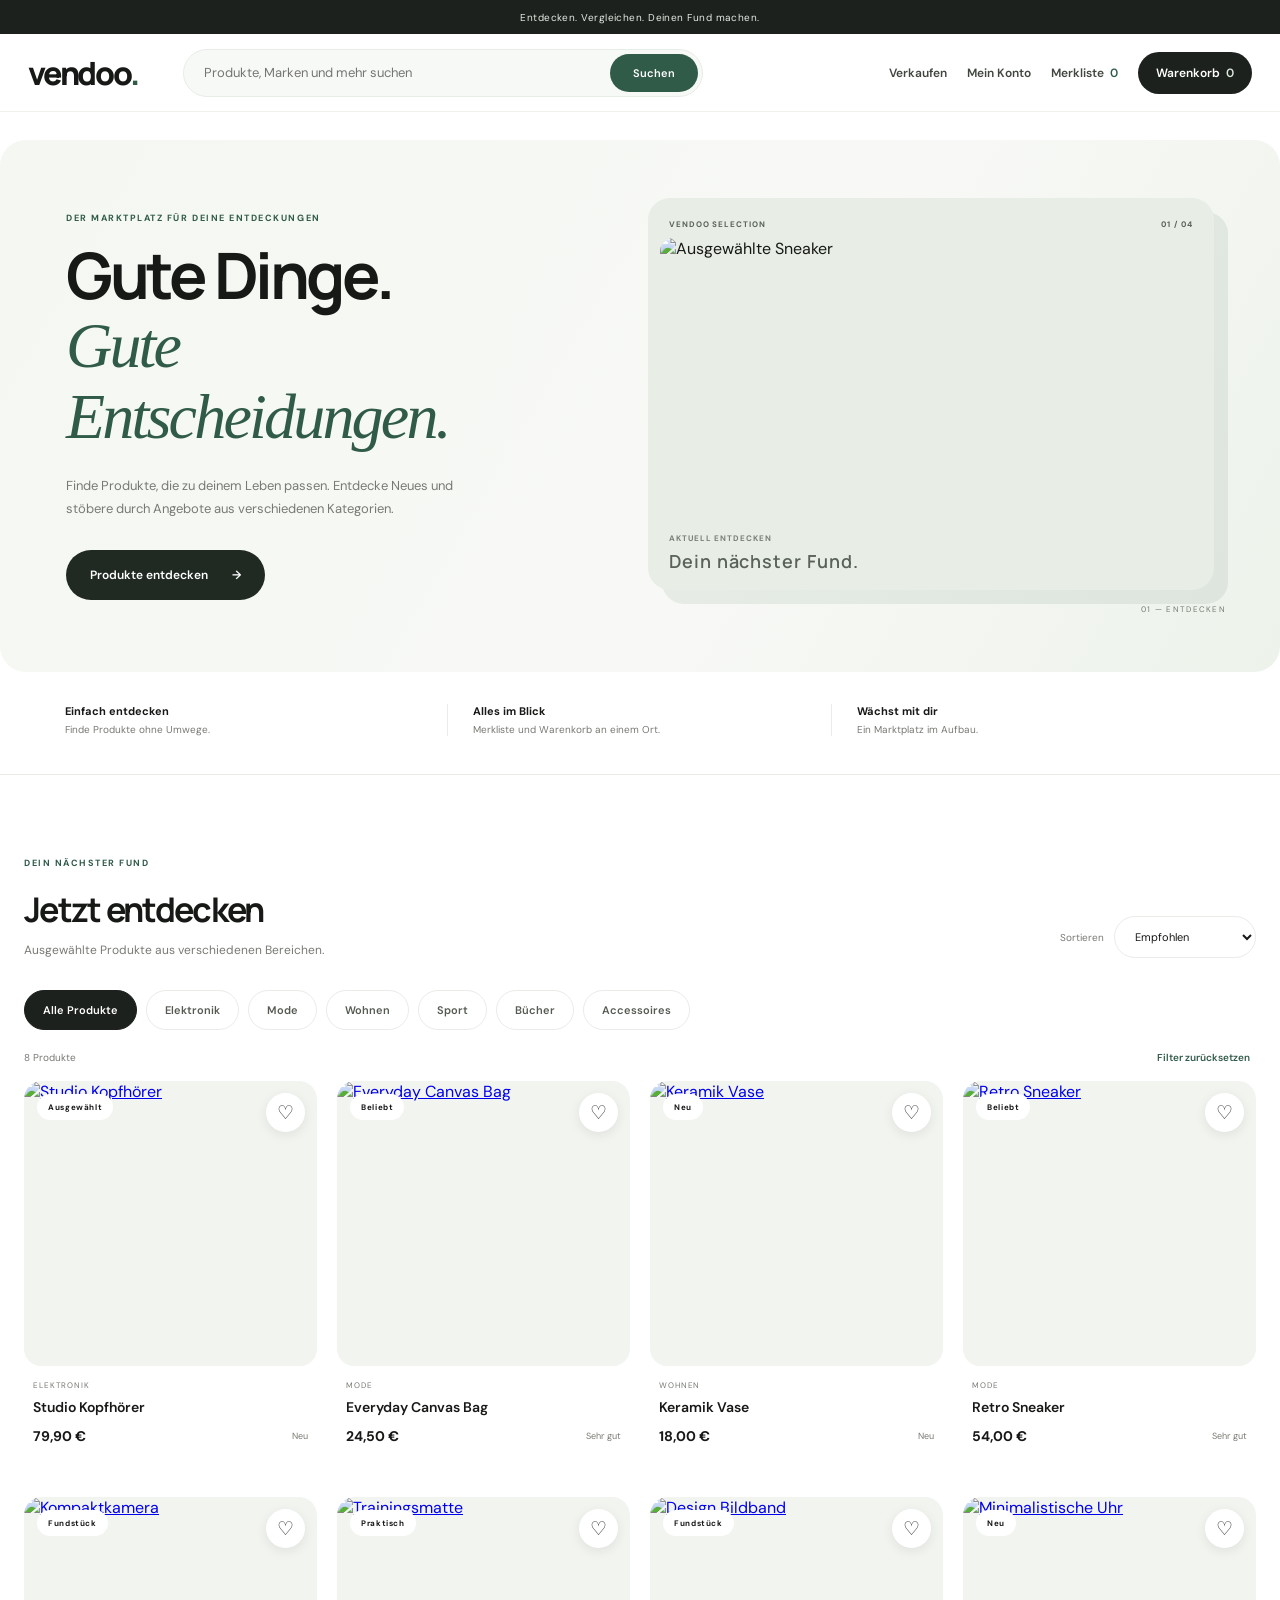
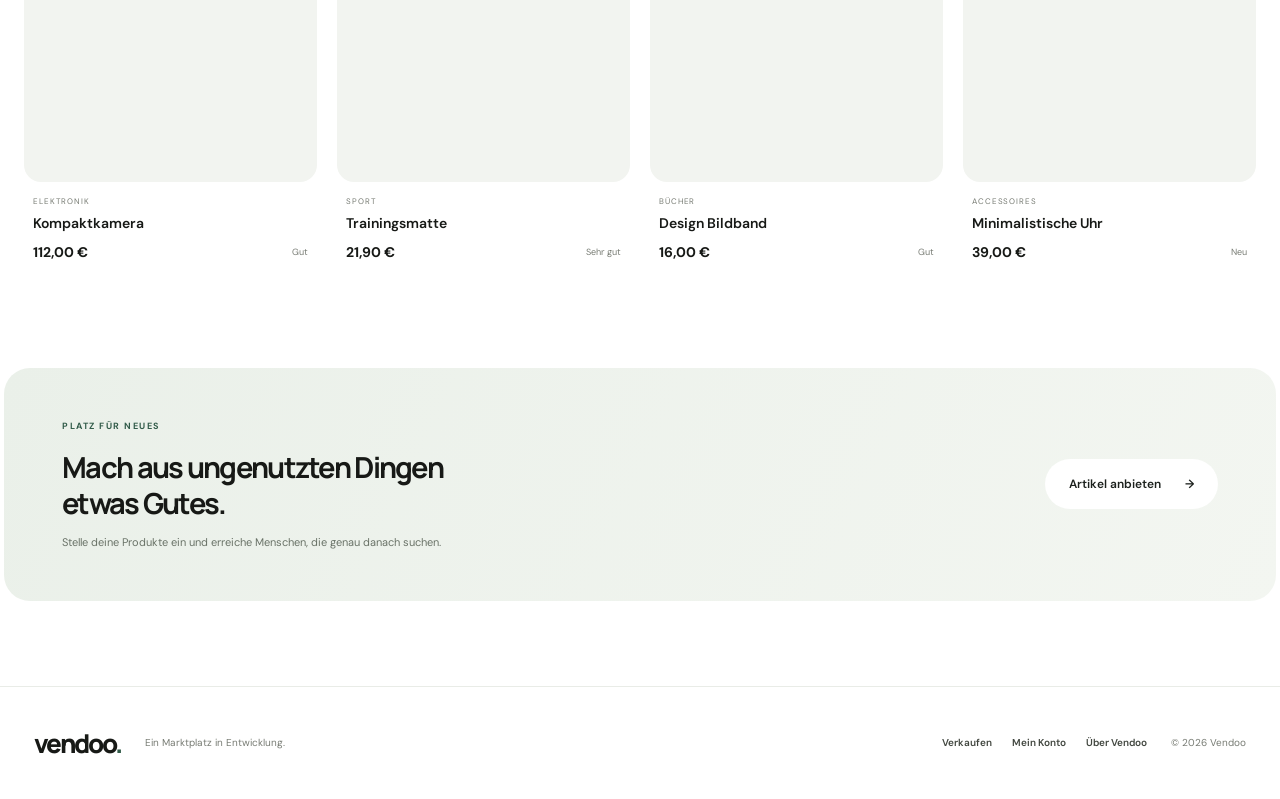
==== commit 91c93d48: "Remove emoji-style arrow from homepage and refresh assets" ====
--- a/index.html
+++ b/index.html
@@ -1,7 +1,7 @@
 <!doctype html>
-<html lang="de"><head><meta charset="utf-8"><meta name="viewport" content="width=device-width,initial-scale=1"><meta name="theme-color" content="#f7f7f4"><meta name="description" content="Vendoo – Entdecke Produkte, die deinen Alltag besser machen."><title>Vendoo – Entdecken</title><link rel="preconnect" href="https://fonts.googleapis.com"><link rel="preconnect" href="https://fonts.gstatic.com" crossorigin><link href="https://fonts.googleapis.com/css2?family=DM+Sans:wght@400;500;600;700;800&family=Manrope:wght@400;500;600;700;800&display=swap" rel="stylesheet"><link rel="stylesheet" href="styles.css"><script src="products.js" defer></script><script src="app.js" defer></script></head>
+<html lang="de"><head><meta charset="utf-8"><meta name="viewport" content="width=device-width,initial-scale=1"><meta name="theme-color" content="#f7f7f4"><meta name="description" content="Vendoo – Entdecke Produkte, die deinen Alltag besser machen."><title>Vendoo – Entdecken</title><link rel="preconnect" href="https://fonts.googleapis.com"><link rel="preconnect" href="https://fonts.gstatic.com" crossorigin><link href="https://fonts.googleapis.com/css2?family=DM+Sans:wght@400;500;600;700;800&family=Manrope:wght@400;500;600;700;800&display=swap" rel="stylesheet"><link rel="stylesheet" href="styles.css?v=account-3"><script src="products.js" defer></script><script src="app.js?v=account-3" defer></script></head>
 <body><div class="topline">Entdecken. Vergleichen. Deinen Fund machen.</div><header class="header"><a class="logo" href="index.html">vendoo<span>.</span></a><form class="search" id="search-form"><input id="search-input" type="search" placeholder="Produkte, Marken und mehr suchen" aria-label="Produkte suchen"><button aria-label="Suchen">Suchen</button></form><nav class="nav"><a href="sell.html">Verkaufen</a><a href="account.html">Mein Konto</a><a href="favorites.html">Merkliste <span id="favorite-count">0</span></a><a class="nav-cart" href="cart.html">Warenkorb <span id="cart-count">0</span></a></nav><button class="menu-toggle" id="menu-toggle" aria-label="Menü öffnen">Menü</button></header>
-<main><section class="hero"><div class="hero-content"><p class="kicker">DER MARKTPLATZ FÜR DEINE ENTDECKUNGEN</p><h1>Gute Dinge.<br><span>Gute Entscheidungen.</span></h1><p>Finde Produkte, die zu deinem Leben passen. Entdecke Neues und stöbere durch Angebote aus verschiedenen Kategorien.</p><a class="button button-dark" href="#angebote">Produkte entdecken <span>→</span></a></div><div class="hero-visual"><div class="hero-panel"><div class="hero-panel-top"><span>VENDOO SELECTION</span><span>01 / 04</span></div><img src="https://images.unsplash.com/photo-1491553895911-0055eca6402d?auto=format&fit=crop&w=1100&q=85" alt="Ausgewählte Sneaker"><div class="hero-panel-bottom"><div><small>AKTUELL ENTDECKEN</small><strong>Dein nächster Fund.</strong></div><span class="hero-arrow">↗</span></div></div><div class="hero-index">01 — ENTDECKEN</div></div></section>
+<main><section class="hero"><div class="hero-content"><p class="kicker">DER MARKTPLATZ FÜR DEINE ENTDECKUNGEN</p><h1>Gute Dinge.<br><span>Gute Entscheidungen.</span></h1><p>Finde Produkte, die zu deinem Leben passen. Entdecke Neues und stöbere durch Angebote aus verschiedenen Kategorien.</p><a class="button button-dark" href="#angebote">Produkte entdecken <span>→</span></a></div><div class="hero-visual"><div class="hero-panel"><div class="hero-panel-top"><span>VENDOO SELECTION</span><span>01 / 04</span></div><img src="https://images.unsplash.com/photo-1491553895911-0055eca6402d?auto=format&fit=crop&w=1100&q=85" alt="Ausgewählte Sneaker"><div class="hero-panel-bottom"><div><small>AKTUELL ENTDECKEN</small><strong>Dein nächster Fund.</strong></div><span class="hero-arrow" aria-hidden="true"></span></div></div><div class="hero-index">01 — ENTDECKEN</div></div></section>
 <section class="trust-strip"><div><strong>Einfach entdecken</strong><span>Finde Produkte ohne Umwege.</span></div><div><strong>Alles im Blick</strong><span>Merkliste und Warenkorb an einem Ort.</span></div><div><strong>Wächst mit dir</strong><span>Ein Marktplatz im Aufbau.</span></div></section>
 <section class="section" id="angebote"><div class="section-head"><div><p class="kicker">DEIN NÄCHSTER FUND</p><h2>Jetzt entdecken</h2><p class="section-sub">Ausgewählte Produkte aus verschiedenen Bereichen.</p></div><div class="sort-control"><label for="sort-select">Sortieren</label><select id="sort-select"><option value="featured">Empfohlen</option><option value="low">Preis aufsteigend</option><option value="high">Preis absteigend</option><option value="name">Name</option></select></div></div>
 <div class="filters" id="category-list"><button class="filter active" data-category="Alle">Alle Produkte</button><button class="filter" data-category="Elektronik">Elektronik</button><button class="filter" data-category="Mode">Mode</button><button class="filter" data-category="Wohnen">Wohnen</button><button class="filter" data-category="Sport">Sport</button><button class="filter" data-category="Bücher">Bücher</button><button class="filter" data-category="Accessoires">Accessoires</button></div>
--- a/styles.css
+++ b/styles.css
@@ -1 +1,204 @@
-:root{--ink:#171916;--muted:#777b73;--line:#e7e8e2;--paper:#fff;--canvas:#f7f7f4;--accent:#315b49;--accent-soft:#e9efe9;--radius:4px}*{box-sizing:border-box}html{scroll-behavior:smooth}body{margin:0;background:var(--paper);color:var(--ink);font-family:"DM Sans",Arial,sans-serif;-webkit-font-smoothing:antialiased}.topline{height:31px;background:#1c211d;color:#e8ebe5;display:flex;align-items:center;justify-content:center;font-size:10px;letter-spacing:.08em}.header{height:82px;padding:0 max(34px,calc((100% - 1320px)/2));display:flex;align-items:center;gap:45px;border-bottom:1px solid var(--line);background:#fff;position:sticky;top:0;z-index:20}.logo{font:800 31px Manrope,sans-serif;letter-spacing:-2px;color:var(--ink);text-decoration:none;white-space:nowrap}.logo span{color:var(--accent)}.search{height:43px;max-width:470px;flex:1;display:flex;background:var(--canvas);border:1px solid #eeefe9}.search input{flex:1;min-width:0;border:0;background:transparent;padding:0 15px;outline:none;font:12px "DM Sans"}.search button{border:0;background:var(--accent);color:white;padding:0 19px;font:600 11px "DM Sans";cursor:pointer}.nav{margin-left:auto;display:flex;align-items:center;gap:25px;white-space:nowrap}.nav a,.footer-links a{font-size:11px;font-weight:600;text-decoration:none;color:#41463f}.nav a:hover,.footer-links a:hover{color:var(--accent)}.nav a span{color:var(--accent);margin-left:3px}.nav-cart{padding:11px 14px;background:#1c211d;color:#fff!important}.nav-cart span{color:#dce9df!important}.menu-toggle{display:none}.hero{max-width:1320px;margin:36px auto 0;min-height:480px;padding:55px 65px;background:var(--canvas);display:grid;grid-template-columns:.92fr 1.08fr;gap:55px;align-items:center}.kicker{font-size:9px;font-weight:700;letter-spacing:.17em;color:var(--accent);margin:0 0 17px}.hero h1{font:700 clamp(43px,5vw,67px)/1.06 Manrope,sans-serif;letter-spacing:-3.8px;margin:0}.hero h1 span{font-family:Georgia,serif;font-weight:400;font-style:italic;color:var(--accent);letter-spacing:-2.8px}.hero-content>p:not(.kicker){max-width:390px;color:var(--muted);font-size:13px;line-height:1.8;margin:23px 0 29px}.button{min-height:46px;padding:0 18px;display:inline-flex;align-items:center;justify-content:center;gap:27px;text-decoration:none;font:600 11px "DM Sans";border:1px solid transparent;cursor:pointer}.button-dark{background:#1c211d;color:white}.button-dark:hover{background:var(--accent)}.hero-visual{position:relative;padding:0 0 24px 24px}.hero-panel{background:#e4e7df;padding:13px;box-shadow:15px 15px 0 #d8ddd4}.hero-panel-top,.hero-panel-bottom{display:flex;align-items:center;justify-content:space-between;padding:9px 5px;font-size:8px;letter-spacing:.12em;font-weight:700;color:#596257}.hero-panel img{width:100%;height:265px;display:block;object-fit:cover}.hero-panel-bottom{padding:15px 5px 5px}.hero-panel-bottom div{display:grid;gap:6px}.hero-panel-bottom small{font-size:8px;color:#788174}.hero-panel-bottom strong{font:600 18px Manrope}.hero-arrow{font-size:25px;color:var(--accent)}.hero-index{position:absolute;right:-12px;bottom:0;font-size:8px;letter-spacing:.16em;color:var(--muted)}.trust-strip{max-width:1320px;margin:auto;padding:28px 65px 34px;display:grid;grid-template-columns:repeat(3,1fr);border-bottom:1px solid var(--line)}.trust-strip div{display:grid;gap:5px;border-right:1px solid var(--line);padding-left:25px}.trust-strip div:first-child{padding-left:0}.trust-strip div:last-child{border:0}.trust-strip strong{font-size:11px}.trust-strip span{font-size:10px;color:var(--muted)}.section{max-width:1320px;margin:78px auto 90px;padding:0 24px}.section-head{display:flex;align-items:end;justify-content:space-between}.section-head h2,.sell-callout h2{font:700 34px Manrope;letter-spacing:-1.5px;margin:0}.section-sub{font-size:12px;color:var(--muted);margin:10px 0 0}.sort-control{display:flex;align-items:center;gap:10px;font-size:10px;color:var(--muted)}select{font:11px "DM Sans";border:1px solid var(--line);background:#fff;padding:11px;color:var(--ink);border-radius:0}.filters{display:flex;gap:8px;flex-wrap:wrap;margin:32px 0 20px}.filter{padding:10px 15px;background:#fff;border:1px solid var(--line);color:#555b52;font:600 10px "DM Sans";cursor:pointer}.filter:hover,.filter.active{background:#1c211d;border-color:#1c211d;color:white}.catalog-meta{display:flex;justify-content:space-between;align-items:center;font-size:10px;color:var(--muted);margin:0 0 16px}.subtle-button{border:0;background:none;color:var(--accent);font:600 10px "DM Sans";cursor:pointer}.product-grid{display:grid;grid-template-columns:repeat(4,minmax(0,1fr));gap:34px 18px}.product-card{min-width:0;cursor:pointer;text-decoration:none;color:inherit;display:block}.product-photo{height:270px;background:#f0f1ed;position:relative;overflow:hidden}.product-photo img{width:100%;height:100%;object-fit:cover;display:block;transition:transform .35s}.product-card:hover .product-photo img{transform:scale(1.035)}.product-label{position:absolute;top:12px;left:12px;background:#fff;padding:6px 8px;font-size:8px;font-weight:700;letter-spacing:.08em}.save-button{position:absolute;right:11px;top:11px;width:32px;height:32px;background:#fff;border:0;border-radius:50%;font-size:18px;color:#323830;cursor:pointer}.save-button.saved{color:#a33e43}.product-data{padding:13px 1px}.product-category{font-size:8px;letter-spacing:.13em;color:var(--muted);text-transform:uppercase}.product-title{font-size:13px;font-weight:600;margin:7px 0 9px}.product-foot{display:flex;align-items:center;justify-content:space-between}.product-price{font-size:13px;font-weight:700}.product-condition{font-size:9px;color:var(--muted)}.empty-state{text-align:center;padding:65px 20px;background:var(--canvas)}.empty-state h3{font:600 20px Manrope}.empty-state p{font-size:12px;color:var(--muted);margin-bottom:20px}.button-outline{border-color:var(--line);background:#fff;color:var(--ink)}.sell-callout{max-width:1272px;margin:0 auto 85px;padding:46px 55px;background:#e9eee8;display:flex;align-items:center;justify-content:space-between}.sell-callout h2{font-size:29px;line-height:1.25}.sell-callout p:not(.kicker){font-size:11px;color:#697267;margin:13px 0 0}.button-light{background:#fff;color:#1c211d}.footer{border-top:1px solid var(--line);padding:32px max(34px,calc((100% - 1272px)/2));display:flex;align-items:center;gap:24px}.footer .logo{font-size:26px}.footer p,.footer small{font-size:10px;color:var(--muted)}.footer-links{display:flex;gap:20px;margin-left:auto}.footer-links a{font-size:10px}.page-wrap{max-width:1180px;margin:50px auto 90px;padding:0 24px}.breadcrumbs{font-size:10px;color:var(--muted);margin-bottom:25px}.breadcrumbs a{color:inherit;text-decoration:none}.page-title{font:700 34px Manrope;letter-spacing:-1.4px;margin:0 0 10px}.page-intro{font-size:12px;color:var(--muted);margin:0 0 28px}.product-layout{display:grid;grid-template-columns:1.1fr .9fr;gap:55px}.product-main-image{width:100%;height:500px;object-fit:cover;background:var(--canvas)}.product-details{padding-top:12px}.product-details h1{font:700 34px Manrope;letter-spacing:-1.5px;margin:10px 0}.detail-price{font-size:24px;font-weight:700;margin:20px 0}.detail-description{font-size:13px;line-height:1.8;color:#646b62}.detail-meta{border-top:1px solid var(--line);border-bottom:1px solid var(--line);padding:17px 0;margin:25px 0;display:grid;gap:12px;font-size:11px}.detail-meta div{display:flex;justify-content:space-between}.detail-meta span{color:var(--muted)}.detail-actions{display:grid;grid-template-columns:1fr 48px;gap:10px}.detail-actions button{height:48px}.detail-buy{border:0;background:#1c211d;color:#fff;font:600 11px "DM Sans";cursor:pointer}.detail-save{border:1px solid var(--line);background:#fff;font-size:18px;cursor:pointer}.form-card{max-width:480px;margin:0 auto;padding:36px;border:1px solid var(--line);background:#fff}.form-card h1{font:700 29px Manrope;letter-spacing:-1px;margin:0 0 9px}.form-card>p{font-size:11px;color:var(--muted);line-height:1.7;margin:0 0 25px}.field{display:grid;gap:7px;margin-bottom:16px}.field label{font-size:10px;font-weight:700}.field input,.field textarea,.field select{width:100%;padding:13px;border:1px solid #dfe2da;background:#fff;font:12px "DM Sans";outline:none}.field input:focus,.field textarea:focus{border-color:var(--accent)}.form-submit{width:100%;height:46px;border:0;background:#1c211d;color:white;font:600 11px "DM Sans";cursor:pointer;margin-top:5px}.form-note{font-size:10px;color:var(--muted);line-height:1.6;margin-top:17px}.form-switch{font-size:11px;text-align:center;margin-top:19px}.form-switch a{color:var(--accent);font-weight:700}.notice{padding:13px 15px;background:var(--accent-soft);font-size:11px;line-height:1.6;margin:15px 0;color:#284734}.notice.error{background:#f8e9e7;color:#803a35}.cart-list{border-top:1px solid var(--line)}.cart-item{display:grid;grid-template-columns:100px 1fr auto;gap:18px;padding:18px 0;border-bottom:1px solid var(--line);align-items:center}.cart-item img{width:100px;height:100px;object-fit:cover;background:var(--canvas)}.cart-item h3{font-size:13px;margin:0 0 6px}.cart-item p{font-size:10px;color:var(--muted);margin:0 0 9px}.cart-item button{border:0;background:none;color:#8b3e3e;padding:0;font:10px "DM Sans";cursor:pointer}.cart-summary{margin:25px 0 0 auto;max-width:340px;padding:20px;background:var(--canvas)}.cart-summary div{display:flex;justify-content:space-between;font-size:12px;margin-bottom:15px}.cart-summary .form-submit{margin:0}.account-grid{display:grid;grid-template-columns:230px 1fr;gap:35px}.account-menu{border:1px solid var(--line);align-self:start}.account-menu a{display:block;padding:14px 16px;border-bottom:1px solid var(--line);text-decoration:none;color:var(--ink);font-size:11px}.account-menu a:last-child{border:0}.account-panel{padding:25px;border:1px solid var(--line)}.account-panel h2{font:600 20px Manrope;margin-top:0}.account-panel p{font-size:12px;color:var(--muted);line-height:1.7}.mobile-only{display:none}@media(max-width:950px){.header{padding:0 20px;gap:22px}.nav{gap:13px}.hero{margin:20px 20px 0;padding:40px;gap:25px}.hero h1{font-size:50px}.product-photo{height:220px}.section{padding:0 20px}.sell-callout{margin-left:20px;margin-right:20px}}@media(max-width:680px){.topline{font-size:9px}.header{height:auto;min-height:68px;padding:12px 16px;gap:13px;flex-wrap:wrap}.logo{font-size:27px}.search{order:3;flex-basis:100%;max-width:none;height:41px}.nav{display:none;order:4;width:100%;margin:0;padding:12px 0 5px;flex-direction:column;align-items:stretch;gap:0}.nav.open{display:flex}.nav a{padding:13px 2px;border-top:1px solid var(--line)}.nav-cart{padding:13px 10px!important}.menu-toggle{display:block;margin-left:auto;background:white;border:1px solid var(--line);padding:9px 12px;font:600 10px "DM Sans"}.hero{margin:12px 12px 0;padding:29px 22px 25px;grid-template-columns:1fr;gap:28px}.hero h1{font-size:45px;letter-spacing:-2.7px}.hero h1 span{letter-spacing:-2px}.hero-content>p:not(.kicker){font-size:12px}.hero-visual{padding-left:10px}.hero-panel img{height:210px}.trust-strip{padding:23px 18px;grid-template-columns:1fr;gap:16px}.trust-strip div{padding:0 0 13px;border-right:0;border-bottom:1px solid var(--line)}.trust-strip div:last-child{border:0;padding-bottom:0}.section{margin:55px auto 60px;padding:0 14px}.section-head{align-items:start;gap:15px;flex-direction:column}.section-head h2{font-size:29px}.sort-control{align-self:flex-end}.filters{gap:6px;margin:23px 0 17px}.filter{padding:9px 11px;font-size:9px}.product-grid{grid-template-columns:repeat(2,minmax(0,1fr));gap:22px 11px}.product-photo{height:185px}.product-title{font-size:12px}.sell-callout{margin:0 12px 55px;padding:28px 22px;display:block}.sell-callout h2{font-size:24px}.sell-callout .button{margin-top:22px}.footer{padding:25px 17px;flex-wrap:wrap;gap:10px}.footer p{width:100%;margin:0}.footer-links{margin:10px 0;width:100%;gap:16px}.footer small{width:100%}.page-wrap{margin:30px auto 60px;padding:0 15px}.page-title{font-size:29px}.product-layout{grid-template-columns:1fr;gap:22px}.product-main-image{height:340px}.product-details{padding:0}.product-details h1{font-size:28px}.form-card{padding:25px 20px}.account-grid{grid-template-columns:1fr;gap:15px}.account-menu{display:grid;grid-template-columns:1fr 1fr}.account-menu a{border-right:1px solid var(--line)}.cart-item{grid-template-columns:76px 1fr auto;gap:11px}.cart-item img{width:76px;height:76px}.cart-summary{max-width:none}.mobile-only{display:block}}+:root{--ink:#171916;--muted:#777b73;--line:#e7e8e2;--paper:#fff;--canvas:#f7f7f4;--accent:#315b49;--accent-soft:#e9efe9;--radius:4px}*{box-sizing:border-box}html{scroll-behavior:smooth}body{margin:0;background:var(--paper);color:var(--ink);font-family:"DM Sans",Arial,sans-serif;-webkit-font-smoothing:antialiased}.topline{height:31px;background:#1c211d;color:#e8ebe5;display:flex;align-items:center;justify-content:center;font-size:10px;letter-spacing:.08em}.header{height:82px;padding:0 max(34px,calc((100% - 1320px)/2));display:flex;align-items:center;gap:45px;border-bottom:1px solid var(--line);background:#fff;position:sticky;top:0;z-index:20}.logo{font:800 31px Manrope,sans-serif;letter-spacing:-2px;color:var(--ink);text-decoration:none;white-space:nowrap}.logo span{color:var(--accent)}.search{height:43px;max-width:470px;flex:1;display:flex;background:var(--canvas);border:1px solid #eeefe9}.search input{flex:1;min-width:0;border:0;background:transparent;padding:0 15px;outline:none;font:12px "DM Sans"}.search button{border:0;background:var(--accent);color:white;padding:0 19px;font:600 11px "DM Sans";cursor:pointer}.nav{margin-left:auto;display:flex;align-items:center;gap:25px;white-space:nowrap}.nav a,.footer-links a{font-size:11px;font-weight:600;text-decoration:none;color:#41463f}.nav a:hover,.footer-links a:hover{color:var(--accent)}.nav a span{color:var(--accent);margin-left:3px}.nav-cart{padding:11px 14px;background:#1c211d;color:#fff!important}.nav-cart span{color:#dce9df!important}.menu-toggle{display:none}.hero{max-width:1320px;margin:36px auto 0;min-height:480px;padding:55px 65px;background:var(--canvas);display:grid;grid-template-columns:.92fr 1.08fr;gap:55px;align-items:center}.kicker{font-size:9px;font-weight:700;letter-spacing:.17em;color:var(--accent);margin:0 0 17px}.hero h1{font:700 clamp(43px,5vw,67px)/1.06 Manrope,sans-serif;letter-spacing:-3.8px;margin:0}.hero h1 span{font-family:Georgia,serif;font-weight:400;font-style:italic;color:var(--accent);letter-spacing:-2.8px}.hero-content>p:not(.kicker){max-width:390px;color:var(--muted);font-size:13px;line-height:1.8;margin:23px 0 29px}.button{min-height:46px;padding:0 18px;display:inline-flex;align-items:center;justify-content:center;gap:27px;text-decoration:none;font:600 11px "DM Sans";border:1px solid transparent;cursor:pointer}.button-dark{background:#1c211d;color:white}.button-dark:hover{background:var(--accent)}.hero-visual{position:relative;padding:0 0 24px 24px}.hero-panel{background:#e4e7df;padding:13px;box-shadow:15px 15px 0 #d8ddd4}.hero-panel-top,.hero-panel-bottom{display:flex;align-items:center;justify-content:space-between;padding:9px 5px;font-size:8px;letter-spacing:.12em;font-weight:700;color:#596257}.hero-panel img{width:100%;height:265px;display:block;object-fit:cover}.hero-panel-bottom{padding:15px 5px 5px}.hero-panel-bottom div{display:grid;gap:6px}.hero-panel-bottom small{font-size:8px;color:#788174}.hero-panel-bottom strong{font:600 18px Manrope}.hero-arrow{font-size:25px;color:var(--accent)}.hero-index{position:absolute;right:-12px;bottom:0;font-size:8px;letter-spacing:.16em;color:var(--muted)}.trust-strip{max-width:1320px;margin:auto;padding:28px 65px 34px;display:grid;grid-template-columns:repeat(3,1fr);border-bottom:1px solid var(--line)}.trust-strip div{display:grid;gap:5px;border-right:1px solid var(--line);padding-left:25px}.trust-strip div:first-child{padding-left:0}.trust-strip div:last-child{border:0}.trust-strip strong{font-size:11px}.trust-strip span{font-size:10px;color:var(--muted)}.section{max-width:1320px;margin:78px auto 90px;padding:0 24px}.section-head{display:flex;align-items:end;justify-content:space-between}.section-head h2,.sell-callout h2{font:700 34px Manrope;letter-spacing:-1.5px;margin:0}.section-sub{font-size:12px;color:var(--muted);margin:10px 0 0}.sort-control{display:flex;align-items:center;gap:10px;font-size:10px;color:var(--muted)}select{font:11px "DM Sans";border:1px solid var(--line);background:#fff;padding:11px;color:var(--ink);border-radius:0}.filters{display:flex;gap:8px;flex-wrap:wrap;margin:32px 0 20px}.filter{padding:10px 15px;background:#fff;border:1px solid var(--line);color:#555b52;font:600 10px "DM Sans";cursor:pointer}.filter:hover,.filter.active{background:#1c211d;border-color:#1c211d;color:white}.catalog-meta{display:flex;justify-content:space-between;align-items:center;font-size:10px;color:var(--muted);margin:0 0 16px}.subtle-button{border:0;background:none;color:var(--accent);font:600 10px "DM Sans";cursor:pointer}.product-grid{display:grid;grid-template-columns:repeat(4,minmax(0,1fr));gap:34px 18px}.product-card{min-width:0;cursor:pointer;text-decoration:none;color:inherit;display:block}.product-photo{height:270px;background:#f0f1ed;position:relative;overflow:hidden}.product-photo img{width:100%;height:100%;object-fit:cover;display:block;transition:transform .35s}.product-card:hover .product-photo img{transform:scale(1.035)}.product-label{position:absolute;top:12px;left:12px;background:#fff;padding:6px 8px;font-size:8px;font-weight:700;letter-spacing:.08em}.save-button{position:absolute;right:11px;top:11px;width:32px;height:32px;background:#fff;border:0;border-radius:50%;font-size:18px;color:#323830;cursor:pointer}.save-button.saved{color:#a33e43}.product-data{padding:13px 1px}.product-category{font-size:8px;letter-spacing:.13em;color:var(--muted);text-transform:uppercase}.product-title{font-size:13px;font-weight:600;margin:7px 0 9px}.product-foot{display:flex;align-items:center;justify-content:space-between}.product-price{font-size:13px;font-weight:700}.product-condition{font-size:9px;color:var(--muted)}.empty-state{text-align:center;padding:65px 20px;background:var(--canvas)}.empty-state h3{font:600 20px Manrope}.empty-state p{font-size:12px;color:var(--muted);margin-bottom:20px}.button-outline{border-color:var(--line);background:#fff;color:var(--ink)}.sell-callout{max-width:1272px;margin:0 auto 85px;padding:46px 55px;background:#e9eee8;display:flex;align-items:center;justify-content:space-between}.sell-callout h2{font-size:29px;line-height:1.25}.sell-callout p:not(.kicker){font-size:11px;color:#697267;margin:13px 0 0}.button-light{background:#fff;color:#1c211d}.footer{border-top:1px solid var(--line);padding:32px max(34px,calc((100% - 1272px)/2));display:flex;align-items:center;gap:24px}.footer .logo{font-size:26px}.footer p,.footer small{font-size:10px;color:var(--muted)}.footer-links{display:flex;gap:20px;margin-left:auto}.footer-links a{font-size:10px}.page-wrap{max-width:1180px;margin:50px auto 90px;padding:0 24px}.breadcrumbs{font-size:10px;color:var(--muted);margin-bottom:25px}.breadcrumbs a{color:inherit;text-decoration:none}.page-title{font:700 34px Manrope;letter-spacing:-1.4px;margin:0 0 10px}.page-intro{font-size:12px;color:var(--muted);margin:0 0 28px}.product-layout{display:grid;grid-template-columns:1.1fr .9fr;gap:55px}.product-main-image{width:100%;height:500px;object-fit:cover;background:var(--canvas)}.product-details{padding-top:12px}.product-details h1{font:700 34px Manrope;letter-spacing:-1.5px;margin:10px 0}.detail-price{font-size:24px;font-weight:700;margin:20px 0}.detail-description{font-size:13px;line-height:1.8;color:#646b62}.detail-meta{border-top:1px solid var(--line);border-bottom:1px solid var(--line);padding:17px 0;margin:25px 0;display:grid;gap:12px;font-size:11px}.detail-meta div{display:flex;justify-content:space-between}.detail-meta span{color:var(--muted)}.detail-actions{display:grid;grid-template-columns:1fr 48px;gap:10px}.detail-actions button{height:48px}.detail-buy{border:0;background:#1c211d;color:#fff;font:600 11px "DM Sans";cursor:pointer}.detail-save{border:1px solid var(--line);background:#fff;font-size:18px;cursor:pointer}.form-card{max-width:480px;margin:0 auto;padding:36px;border:1px solid var(--line);background:#fff}.form-card h1{font:700 29px Manrope;letter-spacing:-1px;margin:0 0 9px}.form-card>p{font-size:11px;color:var(--muted);line-height:1.7;margin:0 0 25px}.field{display:grid;gap:7px;margin-bottom:16px}.field label{font-size:10px;font-weight:700}.field input,.field textarea,.field select{width:100%;padding:13px;border:1px solid #dfe2da;background:#fff;font:12px "DM Sans";outline:none}.field input:focus,.field textarea:focus{border-color:var(--accent)}.form-submit{width:100%;height:46px;border:0;background:#1c211d;color:white;font:600 11px "DM Sans";cursor:pointer;margin-top:5px}.form-note{font-size:10px;color:var(--muted);line-height:1.6;margin-top:17px}.form-switch{font-size:11px;text-align:center;margin-top:19px}.form-switch a{color:var(--accent);font-weight:700}.notice{padding:13px 15px;background:var(--accent-soft);font-size:11px;line-height:1.6;margin:15px 0;color:#284734}.notice.error{background:#f8e9e7;color:#803a35}.cart-list{border-top:1px solid var(--line)}.cart-item{display:grid;grid-template-columns:100px 1fr auto;gap:18px;padding:18px 0;border-bottom:1px solid var(--line);align-items:center}.cart-item img{width:100px;height:100px;object-fit:cover;background:var(--canvas)}.cart-item h3{font-size:13px;margin:0 0 6px}.cart-item p{font-size:10px;color:var(--muted);margin:0 0 9px}.cart-item button{border:0;background:none;color:#8b3e3e;padding:0;font:10px "DM Sans";cursor:pointer}.cart-summary{margin:25px 0 0 auto;max-width:340px;padding:20px;background:var(--canvas)}.cart-summary div{display:flex;justify-content:space-between;font-size:12px;margin-bottom:15px}.cart-summary .form-submit{margin:0}.account-grid{display:grid;grid-template-columns:230px 1fr;gap:35px}.account-menu{border:1px solid var(--line);align-self:start}.account-menu a{display:block;padding:14px 16px;border-bottom:1px solid var(--line);text-decoration:none;color:var(--ink);font-size:11px}.account-menu a:last-child{border:0}.account-panel{padding:25px;border:1px solid var(--line)}.account-panel h2{font:600 20px Manrope;margin-top:0}.account-panel p{font-size:12px;color:var(--muted);line-height:1.7}.mobile-only{display:none}@media(max-width:950px){.header{padding:0 20px;gap:22px}.nav{gap:13px}.hero{margin:20px 20px 0;padding:40px;gap:25px}.hero h1{font-size:50px}.product-photo{height:220px}.section{padding:0 20px}.sell-callout{margin-left:20px;margin-right:20px}}@media(max-width:680px){.topline{font-size:9px}.header{height:auto;min-height:68px;padding:12px 16px;gap:13px;flex-wrap:wrap}.logo{font-size:27px}.search{order:3;flex-basis:100%;max-width:none;height:41px}.nav{display:none;order:4;width:100%;margin:0;padding:12px 0 5px;flex-direction:column;align-items:stretch;gap:0}.nav.open{display:flex}.nav a{padding:13px 2px;border-top:1px solid var(--line)}.nav-cart{padding:13px 10px!important}.menu-toggle{display:block;margin-left:auto;background:white;border:1px solid var(--line);padding:9px 12px;font:600 10px "DM Sans"}.hero{margin:12px 12px 0;padding:29px 22px 25px;grid-template-columns:1fr;gap:28px}.hero h1{font-size:45px;letter-spacing:-2.7px}.hero h1 span{letter-spacing:-2px}.hero-content>p:not(.kicker){font-size:12px}.hero-visual{padding-left:10px}.hero-panel img{height:210px}.trust-strip{padding:23px 18px;grid-template-columns:1fr;gap:16px}.trust-strip div{padding:0 0 13px;border-right:0;border-bottom:1px solid var(--line)}.trust-strip div:last-child{border:0;padding-bottom:0}.section{margin:55px auto 60px;padding:0 14px}.section-head{align-items:start;gap:15px;flex-direction:column}.section-head h2{font-size:29px}.sort-control{align-self:flex-end}.filters{gap:6px;margin:23px 0 17px}.filter{padding:9px 11px;font-size:9px}.product-grid{grid-template-columns:repeat(2,minmax(0,1fr));gap:22px 11px}.product-photo{height:185px}.product-title{font-size:12px}.sell-callout{margin:0 12px 55px;padding:28px 22px;display:block}.sell-callout h2{font-size:24px}.sell-callout .button{margin-top:22px}.footer{padding:25px 17px;flex-wrap:wrap;gap:10px}.footer p{width:100%;margin:0}.footer-links{margin:10px 0;width:100%;gap:16px}.footer small{width:100%}.page-wrap{margin:30px auto 60px;padding:0 15px}.page-title{font-size:29px}.product-layout{grid-template-columns:1fr;gap:22px}.product-main-image{height:340px}.product-details{padding:0}.product-details h1{font-size:28px}.form-card{padding:25px 20px}.account-grid{grid-template-columns:1fr;gap:15px}.account-menu{display:grid;grid-template-columns:1fr 1fr}.account-menu a{border-right:1px solid var(--line)}.cart-item{grid-template-columns:76px 1fr auto;gap:11px}.cart-item img{width:76px;height:76px}.cart-summary{max-width:none}.mobile-only{display:block}}
+
+/* Interaction and motion refinement */
+:root{scroll-padding-top:100px}html{scroll-behavior:smooth}body{overflow-x:hidden}.header{backdrop-filter:saturate(160%) blur(14px);background:rgba(255,255,255,.94);transition:box-shadow .25s ease}.header:has(.nav.open){box-shadow:0 12px 35px rgba(20,30,20,.08)}a,button,select{ -webkit-tap-highlight-color:transparent}button,.button,.filter,.product-card,.save-button{transition:background-color .2s ease,color .2s ease,border-color .2s ease,transform .2s ease,box-shadow .2s ease}.button:hover,.form-submit:hover,.detail-buy:hover{transform:translateY(-2px);box-shadow:0 8px 20px rgba(20,30,20,.12)}button:focus-visible,a:focus-visible,input:focus-visible,select:focus-visible{outline:3px solid rgba(49,91,73,.35);outline-offset:3px}.product-grid{align-items:start}.product-card{animation:card-in .42s both}.product-card:hover{transform:translateY(-4px)}.product-photo{border-radius:3px}.product-photo img{transition:transform .65s cubic-bezier(.2,.7,.2,1),filter .35s}.product-card:hover .product-photo img{transform:scale(1.055);filter:saturate(1.05)}.save-button{box-shadow:0 3px 12px rgba(0,0,0,.08)}.save-button:hover{transform:scale(1.08)}.product-title{display:block;color:inherit;text-decoration:none}.product-title:hover{color:var(--accent)}.filter{border-radius:99px;padding:11px 17px}.filter:hover{transform:translateY(-1px)}.hero-panel{border-radius:4px;overflow:hidden}.hero-panel img{transition:transform .8s cubic-bezier(.2,.7,.2,1)}.hero-panel:hover img{transform:scale(1.025)}.hero{border-radius:5px;overflow:hidden}.sell-callout{border-radius:4px}.product-image-wrap{overflow:hidden;border-radius:4px;background:var(--canvas)}.product-main-image{display:block;transition:transform .6s ease}.product-image-wrap:hover .product-main-image{transform:scale(1.025)}.cart-layout{display:grid;grid-template-columns:minmax(0,1fr) 330px;gap:32px;align-items:start}.cart-summary{position:sticky;top:110px;width:100%}.cart-summary .cart-total{border-top:1px solid var(--line);padding-top:15px;font-size:15px}.cart-item-info h3 a{color:inherit;text-decoration:none}.cart-item-info h3 a:hover{color:var(--accent)}.quantity-control{display:flex;align-items:center;gap:10px;margin-top:12px}.quantity-control button{width:27px;height:27px;border:1px solid var(--line);background:#fff;color:var(--ink);cursor:pointer}.quantity-control button:hover{border-color:var(--accent);color:var(--accent)}.quantity-control span{font-size:11px;min-width:14px;text-align:center}.quantity-control .remove-item{width:auto;border:0;color:#8b3e3e;margin-left:8px;padding:0 5px;font-size:10px}.vendoo-toast{position:fixed;z-index:100;left:50%;bottom:24px;transform:translate(-50%,18px);opacity:0;pointer-events:none;background:#1c211d;color:#fff;padding:13px 19px;border-radius:4px;font-size:12px;box-shadow:0 12px 35px rgba(0,0,0,.18);transition:opacity .22s ease,transform .22s ease}.vendoo-toast.show{opacity:1;transform:translate(-50%,0)}.empty-state{animation:card-in .3s ease}.form-card,.account-panel{border-radius:5px;box-shadow:0 14px 50px rgba(20,30,20,.045)}.form-submit,.detail-buy{transition:transform .2s,background .2s,box-shadow .2s}.form-submit:hover{background:var(--accent)}.notice{border-radius:3px}@keyframes card-in{from{opacity:0;transform:translateY(10px)}to{opacity:1;transform:translateY(0)}}@media(prefers-reduced-motion:reduce){*,*::before,*::after{scroll-behavior:auto!important;animation-duration:.01ms!important;animation-iteration-count:1!important;transition-duration:.01ms!important}}@media(max-width:900px){.cart-layout{grid-template-columns:1fr 280px;gap:18px}}@media(max-width:680px){.cart-layout{grid-template-columns:1fr;gap:12px}.cart-summary{position:static;max-width:none}.cart-item{grid-template-columns:76px minmax(0,1fr)}.line-total{grid-column:2;justify-self:start}.product-photo{height:clamp(155px,45vw,225px)}.hero{border-radius:3px}.vendoo-toast{width:max-content;max-width:calc(100vw - 32px);text-align:center;bottom:16px}.filters{overflow-x:auto;flex-wrap:nowrap;padding:2px 1px 8px;scrollbar-width:none}.filters::-webkit-scrollbar{display:none}.filter{white-space:nowrap;flex:none}}
+
+
+/* Vendoo rounded visual system */
+:root{--radius:18px;--radius-lg:26px;--radius-pill:999px;--line:#e9ece7;--canvas:#f6f8f5;--accent:#315b49}
+body{background:#fff}
+.topline{height:34px;letter-spacing:.045em}
+.header{height:78px;padding-left:max(28px,calc((100% - 1360px)/2));padding-right:max(28px,calc((100% - 1360px)/2));border-bottom-color:#eff1ed}
+.logo{font-size:32px;letter-spacing:-2.2px}
+.search{height:48px;max-width:520px;border:1px solid #e8ece7;border-radius:var(--radius-pill);background:#f7f9f6;overflow:hidden}
+.search input{padding-left:20px;font-size:13px}
+.search button{padding:0 23px;border-radius:var(--radius-pill);margin:4px}
+.nav{gap:20px}
+.nav a{font-size:12px}
+.nav-cart{border-radius:var(--radius-pill);padding:13px 18px}
+.hero{max-width:1360px;margin:28px auto 0;min-height:500px;padding:58px 66px;background:linear-gradient(120deg,#f4f7f2 0%,#f8f9f6 60%,#edf2eb 100%);border-radius:var(--radius-lg)}
+.hero h1{letter-spacing:-3.5px}
+.button{min-height:50px;padding:0 23px;border-radius:var(--radius-pill);font-size:12px;gap:24px}
+.button-dark{background:#202a23}
+.hero-panel{padding:12px;border-radius:22px;background:#e8ede6;box-shadow:14px 14px 0 rgba(49,91,73,.09)}
+.hero-panel img{height:280px;border-radius:14px}
+.hero-panel-top,.hero-panel-bottom{padding-left:9px;padding-right:9px}
+.trust-strip{padding-top:32px;padding-bottom:38px}
+.section{margin-top:82px}
+.section-head h2,.sell-callout h2{letter-spacing:-1.7px}
+.sort-control select{border-radius:var(--radius-pill);padding:12px 16px}
+.filters{gap:9px}
+.filter{border-radius:var(--radius-pill);padding:12px 18px;font-size:11px}
+.catalog-meta{margin-top:2px}
+.product-grid{gap:35px 20px}
+.product-card{border-radius:18px;padding:0 0 9px;overflow:hidden}
+.product-card:hover{box-shadow:0 15px 38px rgba(25,40,28,.075)}
+.product-photo{height:285px;border-radius:17px;background:#f2f4f0}
+.product-photo img{border-radius:17px}
+.product-label{border-radius:var(--radius-pill);padding:8px 11px;top:13px;left:13px}
+.save-button{width:39px;height:39px;top:12px;right:12px;border-radius:50%;font-size:19px}
+.product-data{padding:14px 9px 8px}
+.product-category{letter-spacing:.11em}
+.product-title{font-size:14px;margin:8px 0 11px}
+.product-price{font-size:14px}
+.sell-callout{border-radius:var(--radius-lg);padding:52px 58px;background:linear-gradient(115deg,#eaf0e9,#f3f6f1)}
+.button-light{border-radius:var(--radius-pill)}
+.footer{padding-top:38px;padding-bottom:38px}
+.page-wrap{max-width:1240px;margin-top:56px}
+.page-title{letter-spacing:-1.8px}
+.product-layout{gap:64px}
+.product-image-wrap{border-radius:var(--radius-lg)}
+.product-main-image{height:540px;border-radius:var(--radius-lg)}
+.product-details{padding-top:20px}
+.product-details h1{font-size:40px;letter-spacing:-2px}
+.detail-price{font-size:29px}
+.detail-actions{grid-template-columns:1fr 54px;gap:12px}
+.detail-actions button{height:54px;border-radius:var(--radius-pill)}
+.detail-save{font-size:20px}
+.form-card{max-width:500px;padding:42px;border:1px solid #edf0eb;border-radius:var(--radius-lg);box-shadow:0 18px 55px rgba(28,40,30,.07)}
+.form-card h1{letter-spacing:-1.5px}
+.field input,.field textarea,.field select{min-height:48px;border:1px solid #e4e9e2;border-radius:12px;padding:14px 15px;font-size:13px;background:#fbfcfa}
+.field input:focus,.field textarea:focus{border-color:#8ca694;box-shadow:0 0 0 4px rgba(49,91,73,.08)}
+.form-submit,.detail-buy{height:50px;border-radius:var(--radius-pill);font-size:12px}
+.notice{border-radius:12px;padding:15px 17px}
+.account-panel{border:1px solid #edf0eb;border-radius:var(--radius-lg);padding:30px}
+.account-menu{border:1px solid #edf0eb;border-radius:16px;overflow:hidden}
+.account-menu a{padding:16px 18px}
+.cart-layout{gap:38px}
+.cart-summary{border:1px solid #edf0eb;border-radius:var(--radius-lg);padding:25px;background:#f7f9f6}
+.cart-item{padding:22px 0;grid-template-columns:112px minmax(0,1fr) auto;gap:20px}
+.cart-item img{width:112px;height:112px;border-radius:15px}
+.quantity-control button{width:32px;height:32px;border-radius:50%}
+.empty-state{border-radius:var(--radius-lg);background:#f6f8f5;padding:75px 20px}
+.empty-state .button{margin-top:5px}
+.vendoo-toast{border-radius:var(--radius-pill);padding:14px 22px}
+@media(max-width:950px){.hero{margin-left:18px;margin-right:18px;padding:40px;border-radius:22px}.product-photo{height:230px}.product-main-image{height:460px}.product-layout{gap:34px}}
+@media(max-width:680px){.header{border-radius:0 0 17px 17px;padding:12px 16px}.search{height:46px}.search button{padding:0 17px}.menu-toggle{border-radius:var(--radius-pill);padding:10px 15px}.nav a{padding:14px 10px}.hero{margin:12px 12px 0;padding:29px 21px 24px;border-radius:21px}.hero h1{font-size:44px;letter-spacing:-2.8px}.hero-panel{border-radius:17px;padding:9px;box-shadow:8px 8px 0 rgba(49,91,73,.09)}.hero-panel img{height:205px;border-radius:11px}.trust-strip{padding:24px 19px}.section{margin:54px auto 60px;padding:0 14px}.section-head h2{font-size:30px}.filter{padding:11px 15px}.product-grid{gap:20px 10px}.product-card{border-radius:14px;padding-bottom:7px}.product-photo{height:clamp(150px,44vw,215px);border-radius:14px}.product-photo img{border-radius:14px}.product-label{top:9px;left:9px;padding:7px 9px;font-size:7px}.save-button{top:8px;right:8px;width:34px;height:34px}.product-data{padding:11px 6px 5px}.product-title{font-size:12px}.product-price{font-size:12px}.product-condition{font-size:8px}.sell-callout{margin:0 12px 55px;padding:29px 22px;border-radius:20px}.sell-callout h2{font-size:24px}.page-wrap{margin:32px auto 60px}.product-layout{gap:22px}.product-image-wrap,.product-main-image{border-radius:18px}.product-main-image{height:350px}.product-details h1{font-size:30px}.form-card{padding:28px 21px;border-radius:20px}.cart-layout{gap:16px}.cart-item{grid-template-columns:76px minmax(0,1fr);gap:12px;padding:16px 0}.cart-item img{width:76px;height:76px;border-radius:12px}.cart-summary{border-radius:20px;padding:21px}.empty-state{border-radius:20px;padding:50px 18px}.footer{padding:28px 17px}}
+
+/* Account experience refresh */
+#account-page{margin-top:34px}
+.account-welcome{position:relative;isolation:isolate;min-height:430px;display:grid;grid-template-columns:1.02fr .98fr;align-items:center;gap:28px;padding:54px 58px;overflow:hidden;border:1px solid #e9eee8;border-radius:30px;background:radial-gradient(circle at 78% 15%,rgba(211,226,211,.7),transparent 34%),linear-gradient(130deg,#f6f8f4 0%,#eef3ed 100%)}
+.account-welcome-copy{position:relative;z-index:2;max-width:490px}
+.account-eyebrow{display:inline-block;color:#52735d;font-size:10px;font-weight:800;letter-spacing:.16em}
+.account-welcome h2{margin:20px 0 17px;font:750 clamp(42px,5vw,65px)/.99 Manrope,Arial,sans-serif;letter-spacing:-.065em;color:#202a23}
+.account-welcome h2 em{font-family:Georgia,serif;font-weight:400;color:#55765e}
+.account-welcome-copy>p,.account-dashboard-head p{max-width:410px;color:#727b71;font-size:14px;line-height:1.8}
+.account-cta{display:flex;align-items:center;gap:22px;flex-wrap:wrap;margin-top:30px}
+.account-cta .button{min-width:160px;justify-content:space-between}
+.account-text-link{color:#3d624b;font-size:12px;font-weight:700;text-decoration:none}
+.account-text-link:hover{text-decoration:underline}
+.account-welcome-art{position:relative;height:315px;max-width:470px;width:100%;justify-self:end}
+.account-art-card{position:absolute;display:flex;flex-direction:column;justify-content:space-between;box-shadow:0 24px 60px rgba(34,52,38,.12)}
+.account-art-back{width:70%;height:225px;right:2%;top:4px;padding:22px;border-radius:23px;background:#dce7da;color:#516b55;transform:rotate(7deg)}
+.account-art-back span,.account-art-front>span{font-size:9px;font-weight:800;letter-spacing:.15em}
+.account-art-back strong{font:700 27px/1.08 Manrope,Arial,sans-serif;letter-spacing:-1.2px}
+.account-art-back i{height:5px;width:48px;border-radius:8px;background:#91a98f}
+.account-art-front{width:76%;height:245px;left:2%;bottom:0;padding:23px;border-radius:24px;background:#26372c;color:#f7f8f3;transform:rotate(-5deg)}
+.account-art-orb{position:absolute;right:24px;top:53px;width:105px;height:105px;border-radius:50%;background:radial-gradient(circle at 35% 30%,#e6ecdf,#a8bca5 68%,#758f78);box-shadow:inset -12px -14px 25px rgba(32,54,36,.16)}
+.account-art-front strong{font:700 25px/1.08 Manrope,Arial,sans-serif;letter-spacing:-1px}
+.account-art-front small{font-size:9px;color:#c5d2c3}
+.account-preview-grid{display:grid;grid-template-columns:1fr 1fr;gap:16px;margin-top:19px}
+.account-preview-card{display:flex;align-items:center;gap:15px;padding:21px 23px;border:1px solid #edf0eb;border-radius:20px;background:#fff;text-decoration:none;color:#222d24;transition:transform .2s,box-shadow .2s,border-color .2s}
+.account-preview-card:hover{transform:translateY(-3px);border-color:#dce6dc;box-shadow:0 14px 35px rgba(30,50,34,.06)}
+.account-preview-icon{display:grid;place-items:center;width:43px;height:43px;flex:none;border-radius:14px;background:#eff4ed;color:#42664b;font-size:22px}
+.account-preview-card>span:nth-child(2){display:grid;gap:5px}
+.account-preview-card strong{font-size:13px}
+.account-preview-card small{font-size:11px;color:#828a80}
+.account-preview-card>b{margin-left:auto;color:#58765d;font-size:19px}
+.account-demo-note{display:flex;align-items:center;gap:9px;margin:22px 3px;color:#899087;font-size:10px;line-height:1.6}
+.account-demo-note span{width:7px;height:7px;border-radius:50%;background:#d5a45b;flex:none}
+.account-dashboard-head{display:flex;justify-content:space-between;align-items:center;padding:35px 39px;border-radius:25px;background:linear-gradient(120deg,#f2f6f0,#f8faf7);border:1px solid #eaf0e8}
+.account-dashboard-head h2{margin:12px 0 5px;font:700 30px/1.15 Manrope,Arial,sans-serif;letter-spacing:-1.2px}
+.account-dashboard-head p{margin:0;font-size:12px}
+.account-avatar{display:grid;place-items:center;width:66px;height:66px;border-radius:22px;background:#2c4433;color:#fff;font:700 25px Manrope;box-shadow:0 9px 22px rgba(30,55,36,.15)}
+.account-stats{display:grid;grid-template-columns:repeat(3,1fr);gap:15px;margin:17px 0}
+.account-stat{display:grid;gap:12px;min-height:137px;padding:22px 23px;border:1px solid #edf0eb;border-radius:20px;background:#fff;text-decoration:none;color:#263128;transition:transform .2s,box-shadow .2s}
+.account-stat:hover{transform:translateY(-3px);box-shadow:0 12px 30px rgba(30,50,34,.06)}
+.account-stat>span{font-size:9px;font-weight:800;letter-spacing:.12em;color:#899287}
+.account-stat>strong{font:700 29px Manrope;letter-spacing:-1px}
+.account-stat>small{font-size:10px;color:#6f796e}
+.account-stat>small b{float:right;color:#507257;font-size:16px}
+.account-stat-muted{background:#f7f9f6}
+.account-dashboard-grid{display:grid;grid-template-columns:1.2fr .8fr;gap:16px}
+.account-detail-card{padding:27px;border:1px solid #edf0eb;border-radius:21px;background:#fff}
+.account-card-heading{display:flex;justify-content:space-between;align-items:center;margin-bottom:20px}
+.account-detail-card h3{margin:8px 0 0;font:700 19px Manrope;letter-spacing:-.5px}
+.account-status{padding:7px 10px;border-radius:30px;background:#eff4ed;color:#4d7054;font-size:8px;font-weight:800;letter-spacing:.1em}
+.account-data-row{display:flex;justify-content:space-between;gap:15px;padding:14px 0;border-bottom:1px solid #f0f2ee;font-size:11px}
+.account-data-row span{color:#899187}
+.account-data-row strong{text-align:right;overflow-wrap:anywhere}
+.account-small-note{margin:17px 0 0;color:#92998f;font-size:10px;line-height:1.6}
+.account-shortcuts{display:flex;flex-direction:column;align-items:stretch}
+.account-shortcuts h3{margin-bottom:14px}
+.account-shortcuts>a{display:flex;justify-content:space-between;padding:13px 0;border-top:1px solid #f0f2ee;color:#3b493d;text-decoration:none;font-size:11px;font-weight:600}
+.account-shortcuts>a:hover{color:#54775b}
+.account-shortcuts>a b{font-size:15px}
+.account-logout{align-self:flex-start;margin-top:17px;padding:10px 15px;border:1px solid #eadfdd;border-radius:30px;background:#fff;color:#9a5149;font:600 10px "DM Sans";cursor:pointer}
+.account-logout:hover{background:#fbf3f1}
+@media(max-width:760px){.account-welcome{grid-template-columns:1fr;padding:35px 27px 25px;gap:4px;border-radius:24px}.account-welcome h2{font-size:49px}.account-welcome-copy>p{font-size:12px}.account-welcome-art{height:255px;width:min(100%,390px);justify-self:center;margin-top:5px}.account-art-back{height:190px}.account-art-front{height:205px}.account-art-orb{width:82px;height:82px}.account-preview-grid{grid-template-columns:1fr;gap:10px}.account-preview-card{padding:17px 18px}.account-dashboard-head{padding:25px 22px;border-radius:20px}.account-dashboard-head h2{font-size:24px}.account-avatar{width:52px;height:52px;border-radius:17px}.account-stats{gap:9px}.account-stat{padding:16px 13px;min-height:120px;border-radius:16px}.account-stat>span{font-size:8px;line-height:1.4}.account-stat>strong{font-size:24px}.account-stat>small{font-size:9px}.account-dashboard-grid{grid-template-columns:1fr}.account-detail-card{padding:22px;border-radius:18px}}
+@media(max-width:430px){.account-welcome{padding:30px 21px 20px}.account-welcome h2{font-size:44px}.account-cta{align-items:flex-start;flex-direction:column;gap:15px}.account-welcome-art{height:225px}.account-art-back{height:170px}.account-art-front{height:185px}.account-art-front strong{font-size:22px}.account-stats{grid-template-columns:1fr 1fr}.account-stat-muted{grid-column:1/-1;min-height:90px}.account-dashboard-head h2{font-size:21px}}
+
+/* Vendoo account: editorial member-space concept */
+body.account-page{background:#f3f4ef;color:#171d19;min-height:100vh}
+.account-header{height:88px;padding:0 clamp(22px,5vw,76px);display:flex;align-items:center;border-bottom:1px solid #dfe3dc;background:#f3f4ef}
+.account-header .logo{font:800 31px Manrope,Arial,sans-serif;letter-spacing:-2.3px;color:#171d19;text-decoration:none}
+.account-header .logo span{color:#416c53}
+.account-header-label{margin-left:55px;color:#7b847a;font-size:9px;font-weight:800;letter-spacing:.17em}
+.account-header-label span{padding:0 7px;color:#b4bcb2}
+.account-header nav{margin-left:auto;display:flex;gap:30px}
+.account-header nav a{font-size:11px;font-weight:700;color:#3a453c;text-decoration:none}
+.account-shell{max-width:1370px;margin:0 auto;padding:34px clamp(22px,5vw,76px) 24px}
+.account-topline{display:flex;justify-content:space-between;padding-bottom:15px;border-bottom:1px solid #dfe3dc;color:#657568;font-size:9px;font-weight:800;letter-spacing:.16em}
+.account-topline span:last-child{color:#9ba398}
+.account-intro{min-height:550px;display:grid;grid-template-columns:1fr 1fr;align-items:center;gap:4%;padding:42px 2px 50px}
+.account-intro-copy{max-width:590px;padding:12px 0}
+.account-index{margin:0 0 25px;color:#6c796d;font-size:9px;font-weight:800;letter-spacing:.16em}
+.account-index span{padding:0 8px;color:#b5bdb3}
+.account-intro h1{margin:0;font:750 clamp(54px,7vw,94px)/.94 Manrope,Arial,sans-serif;letter-spacing:-.085em;color:#19221b}
+.account-intro h1 em{font-family:"Playfair Display",Georgia,serif;font-weight:500;color:#477153;letter-spacing:-.065em}
+.account-lead{max-width:440px;margin:29px 0 0;color:#778077;font-size:14px;line-height:1.85}
+.account-actions{display:flex;align-items:center;gap:25px;margin-top:34px}
+.account-primary{display:inline-flex;align-items:center;gap:35px;padding:17px 21px;border-radius:3px;background:#203329;color:#fff;text-decoration:none;font-size:11px;font-weight:700;transition:background .2s,transform .2s}
+.account-primary:hover{background:#416c53;transform:translateY(-2px)}
+.account-primary i{width:8px;height:8px;border-top:1.5px solid white;border-right:1.5px solid white;transform:rotate(45deg)}
+.account-secondary{color:#314b38;text-decoration:none;font-size:11px;font-weight:700}
+.account-secondary:hover{text-decoration:underline}
+.account-art{height:420px;position:relative;max-width:520px;width:100%;justify-self:end}
+.art-outline{position:absolute;inset:25px 18px 25px 45px;border:1px solid #c8d2c7;border-radius:48% 48% 4px 4px;transform:rotate(7deg)}
+.art-disc{position:absolute;width:285px;height:285px;right:8%;top:14px;border-radius:50%;background:linear-gradient(140deg,#dce7d8,#a9bea9 60%,#809a83);box-shadow:inset -25px -20px 45px rgba(43,74,49,.12)}
+.art-block{position:absolute;left:9%;bottom:12px;width:74%;height:315px;padding:25px 29px;background:#24392c;color:#f3f4ed;display:flex;flex-direction:column;justify-content:space-between;box-shadow:20px 22px 0 rgba(69,102,75,.12);transform:rotate(-4deg)}
+.art-block>span{font-size:9px;font-weight:800;letter-spacing:.17em;color:#bdcbbb}
+.art-block strong{font:800 clamp(39px,4.3vw,59px)/.88 Manrope,Arial,sans-serif;letter-spacing:-.075em}
+.art-block strong em{font-family:"Playfair Display",Georgia,serif;font-weight:500;color:#b8cfb7}
+.art-block small{font-size:8px;letter-spacing:.17em;color:#bdcbbb}
+.art-caption{position:absolute;right:0;bottom:-8px;color:#8c988c;font-size:8px;font-weight:800;letter-spacing:.17em}
+.account-lower{display:grid;grid-template-columns:1.05fr 1fr 1fr;gap:14px;align-items:stretch;padding:28px 0 24px;border-top:1px solid #dfe3dc}
+.account-lower-heading{padding:14px 12px 14px 0}
+.account-lower-heading>span{font-size:9px;font-weight:800;letter-spacing:.16em;color:#5f765f}
+.account-lower-heading p{max-width:200px;color:#818a80;font-size:11px;line-height:1.7}
+.account-link-card{min-height:104px;display:flex;align-items:center;gap:16px;padding:18px 20px;background:#e9ede6;color:#202a22;text-decoration:none;transition:background .2s,transform .2s}
+.account-link-card:hover{background:#e0e8dd;transform:translateY(-3px)}
+.link-number{align-self:flex-start;color:#7c8c7d;font-size:9px;font-weight:800;letter-spacing:.1em}
+.link-copy{display:grid;gap:7px}
+.link-copy strong{font:700 17px Manrope;letter-spacing:-.5px}
+.link-copy small{color:#7c857b;font-size:10px}
+.link-arrow{margin-left:auto;width:10px;height:10px;border-top:1.5px solid #4b6a50;border-right:1.5px solid #4b6a50;transform:rotate(45deg)}
+.account-footnote{display:flex;align-items:center;gap:9px;margin:16px 0 0;color:#969e94;font-size:9px;line-height:1.6}
+.account-footnote span{width:6px;height:6px;border-radius:50%;background:#b6a477}
+.account-logged{min-height:480px}
+.account-user-chip{display:flex;align-items:center;gap:13px;margin-top:30px}
+.account-user-chip>span{width:43px;height:43px;display:grid;place-items:center;background:#dce7d8;color:#35563c;font:700 17px Manrope}
+.account-user-chip div{display:grid;gap:4px}
+.account-user-chip small{font-size:8px;font-weight:800;letter-spacing:.13em;color:#889286}
+.account-user-chip strong{font-size:12px}
+.account-logged-lower{grid-template-columns:1fr 1fr 1.2fr}
+.account-profile-card{display:flex;flex-direction:column;align-items:flex-start;gap:9px;padding:18px 20px;background:#e9ede6}
+.account-profile-card>strong{font:700 16px Manrope;overflow-wrap:anywhere}
+.account-profile-card>small{color:#7c857b;font-size:10px;overflow-wrap:anywhere}
+.account-logout{margin-top:8px;border:0;border-bottom:1px solid #9caaa0;padding:7px 0;background:none;color:#6e514b;font:700 10px "DM Sans";cursor:pointer}
+.account-logout:hover{color:#a04439}
+.account-footer{display:flex;justify-content:space-between;align-items:center;padding:20px 0;border-top:1px solid #dfe3dc}
+.account-footer a{color:#536a56;font-size:10px;font-weight:700;text-decoration:none}
+.account-footer span{color:#a0a89e;font-size:8px;font-weight:700;letter-spacing:.13em}
+@media(max-width:760px){.account-header{height:72px;padding:0 19px}.account-header-label{display:none}.account-header nav{gap:17px}.account-shell{padding:25px 19px}.account-intro{grid-template-columns:1fr;gap:0;padding:34px 0 32px}.account-intro h1{font-size:clamp(54px,12vw,78px)}.account-lead{font-size:12px;margin-top:22px}.account-art{height:320px;width:min(100%,430px);justify-self:center;margin-top:25px}.art-disc{width:220px;height:220px}.art-block{height:245px;width:77%;padding:20px 22px}.art-block strong{font-size:48px}.account-lower,.account-logged-lower{grid-template-columns:1fr 1fr;gap:10px}.account-lower-heading{grid-column:1/-1;padding:5px 0}.account-profile-card{grid-column:1/-1}.account-footer span{display:none}}
+@media(max-width:430px){.account-header .logo{font-size:27px}.account-header nav{gap:12px}.account-header nav a{font-size:10px}.account-topline{font-size:8px}.account-intro h1{font-size:52px}.account-actions{gap:17px;flex-wrap:wrap}.account-art{height:280px}.art-disc{width:190px;height:190px}.art-block{height:220px}.art-block strong{font-size:42px}.account-lower,.account-logged-lower{grid-template-columns:1fr}.account-lower-heading,.account-profile-card{grid-column:auto}.account-link-card{min-height:88px}}
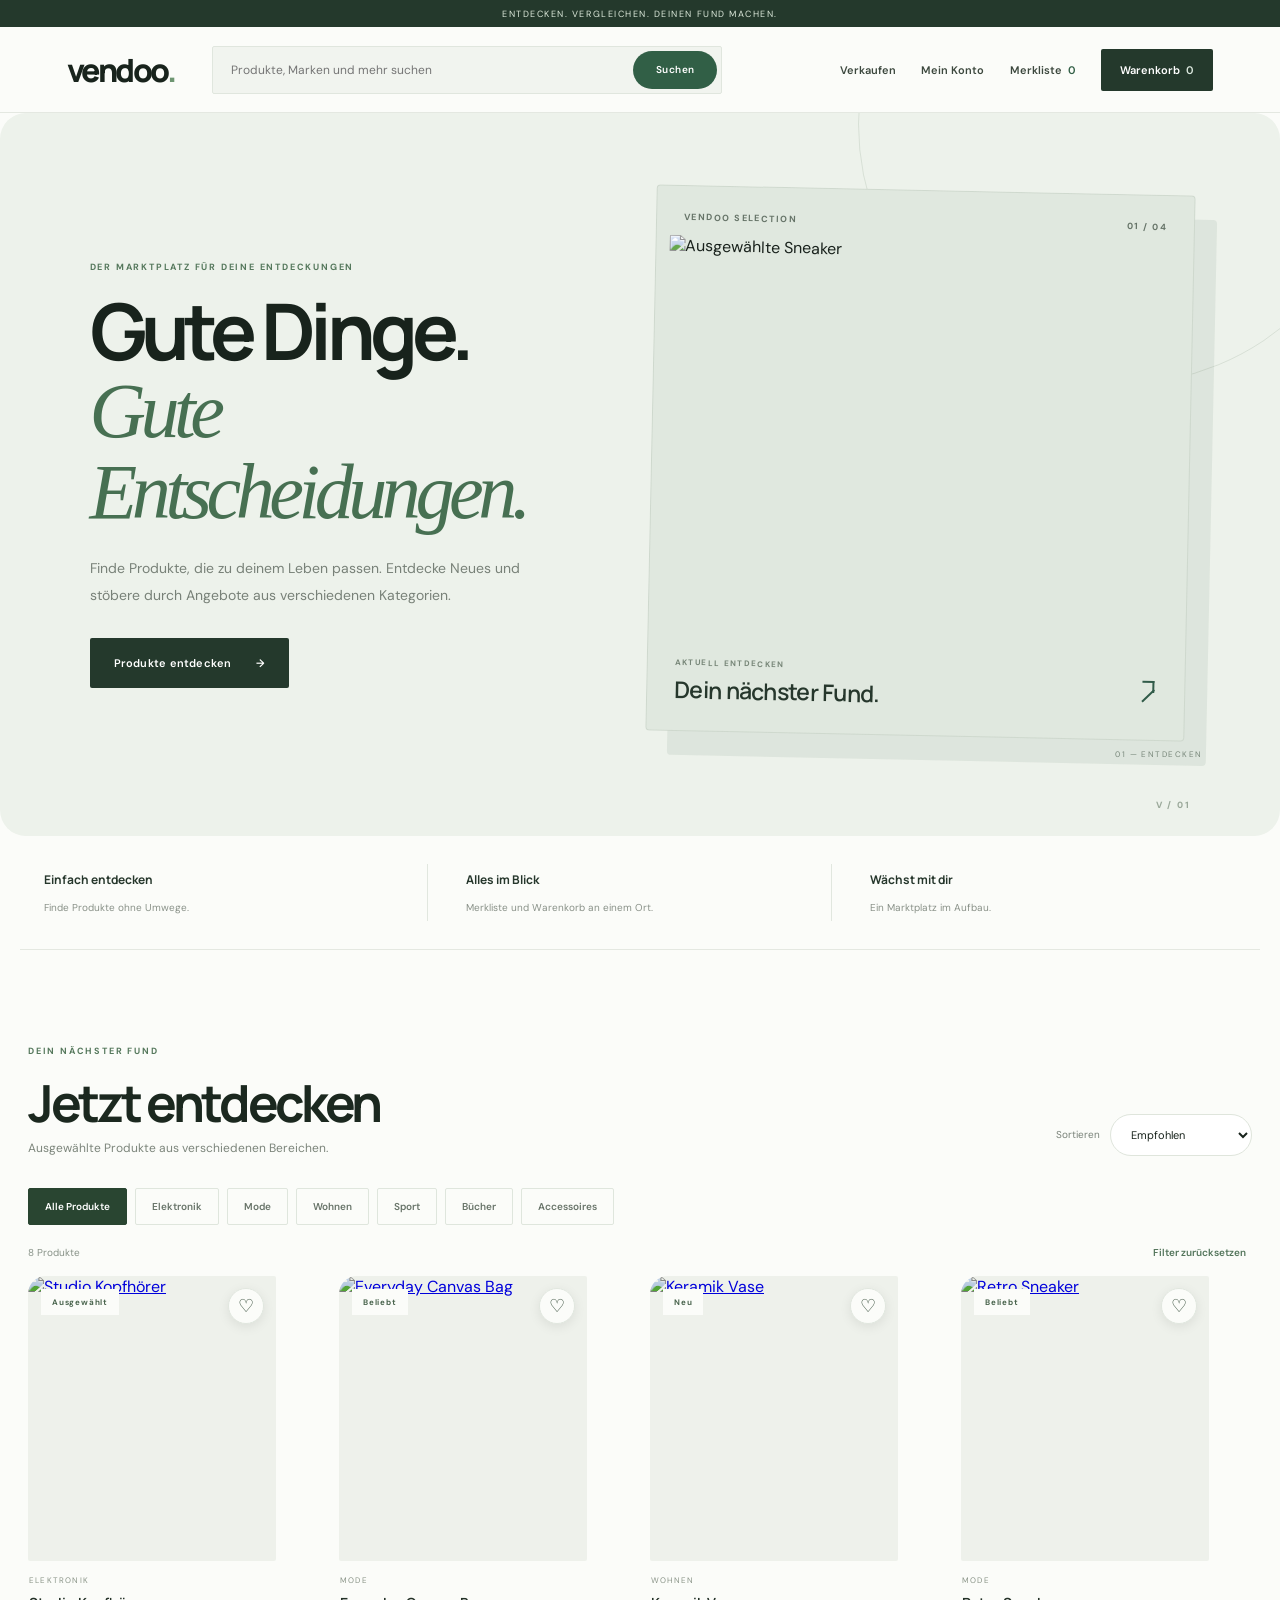
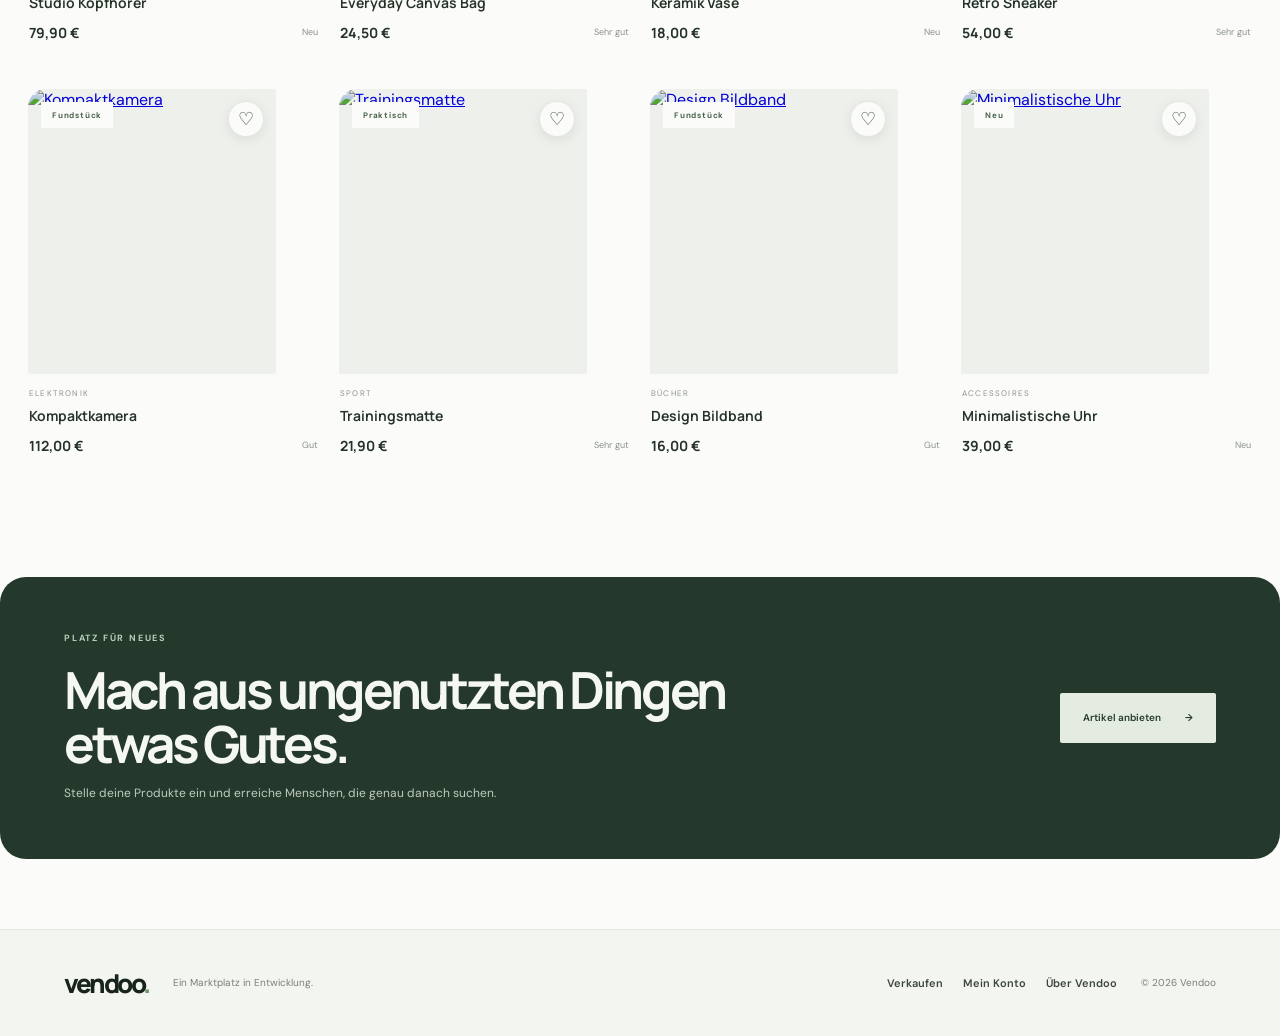
==== commit 12689cd2: "Refresh page assets for Vendoo design system" ====
--- a/index.html
+++ b/index.html
@@ -1,5 +1,5 @@
 <!doctype html>
-<html lang="de"><head><meta charset="utf-8"><meta name="viewport" content="width=device-width,initial-scale=1"><meta name="theme-color" content="#f7f7f4"><meta name="description" content="Vendoo – Entdecke Produkte, die deinen Alltag besser machen."><title>Vendoo – Entdecken</title><link rel="preconnect" href="https://fonts.googleapis.com"><link rel="preconnect" href="https://fonts.gstatic.com" crossorigin><link href="https://fonts.googleapis.com/css2?family=DM+Sans:wght@400;500;600;700;800&family=Manrope:wght@400;500;600;700;800&display=swap" rel="stylesheet"><link rel="stylesheet" href="styles.css?v=account-3"><script src="products.js" defer></script><script src="app.js?v=account-3" defer></script></head>
+<html lang="de"><head><meta charset="utf-8"><meta name="viewport" content="width=device-width,initial-scale=1"><meta name="theme-color" content="#f7f7f4"><meta name="description" content="Vendoo – Entdecke Produkte, die deinen Alltag besser machen."><title>Vendoo – Entdecken</title><link rel="preconnect" href="https://fonts.googleapis.com"><link rel="preconnect" href="https://fonts.gstatic.com" crossorigin><link href="https://fonts.googleapis.com/css2?family=DM+Sans:wght@400;500;600;700;800&family=Manrope:wght@400;500;600;700;800&display=swap" rel="stylesheet"><link rel="stylesheet" href="styles.css?v=vendoo02"><script src="products.js?v=vendoo02" defer></script><script src="app.js?v=vendoo02" defer></script></head>
 <body><div class="topline">Entdecken. Vergleichen. Deinen Fund machen.</div><header class="header"><a class="logo" href="index.html">vendoo<span>.</span></a><form class="search" id="search-form"><input id="search-input" type="search" placeholder="Produkte, Marken und mehr suchen" aria-label="Produkte suchen"><button aria-label="Suchen">Suchen</button></form><nav class="nav"><a href="sell.html">Verkaufen</a><a href="account.html">Mein Konto</a><a href="favorites.html">Merkliste <span id="favorite-count">0</span></a><a class="nav-cart" href="cart.html">Warenkorb <span id="cart-count">0</span></a></nav><button class="menu-toggle" id="menu-toggle" aria-label="Menü öffnen">Menü</button></header>
 <main><section class="hero"><div class="hero-content"><p class="kicker">DER MARKTPLATZ FÜR DEINE ENTDECKUNGEN</p><h1>Gute Dinge.<br><span>Gute Entscheidungen.</span></h1><p>Finde Produkte, die zu deinem Leben passen. Entdecke Neues und stöbere durch Angebote aus verschiedenen Kategorien.</p><a class="button button-dark" href="#angebote">Produkte entdecken <span>→</span></a></div><div class="hero-visual"><div class="hero-panel"><div class="hero-panel-top"><span>VENDOO SELECTION</span><span>01 / 04</span></div><img src="https://images.unsplash.com/photo-1491553895911-0055eca6402d?auto=format&fit=crop&w=1100&q=85" alt="Ausgewählte Sneaker"><div class="hero-panel-bottom"><div><small>AKTUELL ENTDECKEN</small><strong>Dein nächster Fund.</strong></div><span class="hero-arrow" aria-hidden="true"></span></div></div><div class="hero-index">01 — ENTDECKEN</div></div></section>
 <section class="trust-strip"><div><strong>Einfach entdecken</strong><span>Finde Produkte ohne Umwege.</span></div><div><strong>Alles im Blick</strong><span>Merkliste und Warenkorb an einem Ort.</span></div><div><strong>Wächst mit dir</strong><span>Ein Marktplatz im Aufbau.</span></div></section>
--- a/styles.css
+++ b/styles.css
@@ -202,3 +202,137 @@
 .account-footer span{color:#a0a89e;font-size:8px;font-weight:700;letter-spacing:.13em}
 @media(max-width:760px){.account-header{height:72px;padding:0 19px}.account-header-label{display:none}.account-header nav{gap:17px}.account-shell{padding:25px 19px}.account-intro{grid-template-columns:1fr;gap:0;padding:34px 0 32px}.account-intro h1{font-size:clamp(54px,12vw,78px)}.account-lead{font-size:12px;margin-top:22px}.account-art{height:320px;width:min(100%,430px);justify-self:center;margin-top:25px}.art-disc{width:220px;height:220px}.art-block{height:245px;width:77%;padding:20px 22px}.art-block strong{font-size:48px}.account-lower,.account-logged-lower{grid-template-columns:1fr 1fr;gap:10px}.account-lower-heading{grid-column:1/-1;padding:5px 0}.account-profile-card{grid-column:1/-1}.account-footer span{display:none}}
 @media(max-width:430px){.account-header .logo{font-size:27px}.account-header nav{gap:12px}.account-header nav a{font-size:10px}.account-topline{font-size:8px}.account-intro h1{font-size:52px}.account-actions{gap:17px;flex-wrap:wrap}.account-art{height:280px}.art-disc{width:190px;height:190px}.art-block{height:220px}.art-block strong{font-size:42px}.account-lower,.account-logged-lower{grid-template-columns:1fr}.account-lower-heading,.account-profile-card{grid-column:auto}.account-link-card{min-height:88px}}
+
+/* Use a CSS-drawn arrow, never an emoji glyph */
+.hero-arrow{position:relative;display:block;width:27px;height:27px;font-size:0;color:transparent}.hero-arrow:before{content:"";position:absolute;width:11px;height:11px;right:3px;top:3px;border-top:2px solid #315b49;border-right:2px solid #315b49}.hero-arrow:after{content:"";position:absolute;width:18px;height:2px;right:3px;top:11px;background:#315b49;transform:rotate(-45deg);transform-origin:right center}
+
+/* =========================================================
+   VENDOO / GLOBAL DESIGN SYSTEM 02
+   Editorial marketplace, warm mineral surfaces, deep green.
+   ========================================================= */
+:root{--ink:#18231c;--muted:#788178;--line:#dfe5dc;--paper:#fbfcf9;--canvas:#f0f3ed;--accent:#315f46;--accent-soft:#e4ece2;--radius:3px}
+html{background:#fbfcf9;scroll-padding-top:100px}
+body{background:#fbfcf9;color:#18231c;font-family:"DM Sans",Arial,sans-serif}
+body:not(.account-page){min-height:100vh}
+.topline{height:27px;background:#24392c;color:#dce8da;font-size:9px;letter-spacing:.17em;text-transform:uppercase}
+.header{height:86px;padding:0 clamp(20px,5.2vw,78px);gap:clamp(18px,3vw,46px);border-bottom:1px solid #e4e8e1;background:rgba(251,252,249,.96);backdrop-filter:blur(18px)}
+.logo{font-size:32px;letter-spacing:-2.5px;color:#18231c}
+.logo span{color:#6e9672}
+.search{height:48px;max-width:510px;border:1px solid #e0e6de;border-radius:2px;background:#f1f4ef;overflow:hidden}
+.search:focus-within{border-color:#78957c;box-shadow:0 0 0 3px rgba(91,128,96,.09)}
+.search input{font-size:12px;padding:0 18px;color:#26352a}
+.search button{background:#315f46;padding:0 23px;font-size:10px;letter-spacing:.04em;transition:background .2s}
+.search button:hover{background:#203e2d}
+.nav{gap:clamp(14px,2vw,27px)}
+.nav a,.footer-links a{font-size:11px;color:#3c483e;transition:color .2s}
+.nav a:hover,.footer-links a:hover{color:#719775}
+.nav-cart{padding:14px 19px;border-radius:2px;background:#24392c;color:#fff!important}
+.nav-cart:hover{background:#42674a}
+.menu-toggle{border:1px solid #dce4db;border-radius:2px;background:#f0f3ed;color:#26372c;padding:11px 14px;font:700 10px "DM Sans";cursor:pointer}
+.hero{max-width:none;margin:0;padding:clamp(45px,6vw,90px) clamp(24px,7vw,105px);min-height:620px;grid-template-columns:.9fr 1.1fr;gap:6vw;background:#edf2eb;position:relative;overflow:hidden}
+.hero:before{content:"";position:absolute;width:520px;height:520px;border:1px solid rgba(69,105,73,.13);border-radius:50%;right:-100px;top:-250px}
+.hero:after{content:"V / 01";position:absolute;right:clamp(24px,7vw,105px);bottom:25px;color:#9ba99a;font-size:9px;font-weight:800;letter-spacing:.2em}
+.hero-content{position:relative;z-index:1;max-width:560px}
+.kicker{font-size:9px;letter-spacing:.2em;color:#55785c;margin-bottom:19px}
+.hero h1{font-size:clamp(48px,6.1vw,86px);line-height:.99;letter-spacing:-.075em;color:#18231c}
+.hero h1 span{color:#477052;letter-spacing:-.07em}
+.hero-content>p:not(.kicker){max-width:440px;color:#788178;font-size:14px;line-height:1.9;margin:25px 0 30px}
+.button,.button-dark,.button-outline,.button-light{border-radius:2px!important;transition:transform .2s,background .2s,border-color .2s}
+.button-dark{background:#24392c;color:#fff;padding:17px 23px;font-size:11px;letter-spacing:.02em}
+.button-dark:hover{background:#42674a;transform:translateY(-2px)}
+.hero-visual{max-width:690px;width:100%;justify-self:end;position:relative}
+.hero-panel{padding:13px;background:#e0e8df;border:1px solid rgba(80,111,82,.12);border-radius:4px;box-shadow:22px 24px 0 rgba(48,79,53,.08);transform:rotate(1.2deg)}
+.hero-panel-top,.hero-panel-bottom{padding:12px 14px;color:#667468}
+.hero-panel-top{font-size:9px;letter-spacing:.16em}
+.hero-panel img{height:clamp(250px,32vw,430px);border-radius:2px;object-fit:cover;filter:saturate(.78)}
+.hero-panel-bottom strong{font:600 23px Manrope;color:#26372c;letter-spacing:-.7px}
+.hero-panel-bottom small{font-size:8px;letter-spacing:.17em;color:#778678}
+.hero-arrow{width:26px;height:26px;position:relative;font-size:0;color:transparent}
+.hero-arrow:before{content:"";position:absolute;width:10px;height:10px;right:3px;top:3px;border-top:2px solid #315b49;border-right:2px solid #315b49}
+.hero-arrow:after{content:"";position:absolute;width:17px;height:2px;right:3px;top:11px;background:#315b49;transform:rotate(-45deg);transform-origin:right center}
+.hero-index{font-size:8px;letter-spacing:.18em;color:#78877a}
+.trust-strip{max-width:1240px;margin:0 auto;padding:28px 24px;display:grid;grid-template-columns:repeat(3,1fr);gap:20px;border-bottom:1px solid #e4e8e1}
+.trust-strip>div{padding:7px 18px;border-right:1px solid #e1e7df}
+.trust-strip>div:last-child{border:0}
+.trust-strip strong{font:700 12px Manrope;color:#26372c}
+.trust-strip span{display:block;margin-top:8px;font-size:10px;color:#899188}
+.section{max-width:1320px;padding:95px 28px;margin:0 auto}
+.section-head h2,.sell-callout h2{font:700 clamp(34px,4vw,53px)/1.05 Manrope;letter-spacing:-.065em;color:#1b281f}
+.section-sub{color:#7c857b;font-size:12px}
+.filters{gap:8px}
+.filter{padding:11px 16px;border:1px solid #dfe6dd;border-radius:2px;background:#fbfcf9;color:#687469;font-size:10px;transition:all .2s}
+.filter:hover,.filter.active{background:#294531;color:white;border-color:#294531}
+.catalog-meta{font-size:10px;color:#879187}
+.subtle-button{font-size:10px;color:#52745a}
+.product-grid{gap:20px}
+.product-card{border:0;background:transparent;box-shadow:none;transition:transform .25s}
+.product-card:hover{transform:translateY(-5px);box-shadow:none}
+.product-photo{background:#eef1eb;border-radius:2px;overflow:hidden;aspect-ratio:4/4.6}
+.product-photo img{transition:transform .5s;mix-blend-mode:multiply}
+.product-card:hover .product-photo img{transform:scale(1.045)}
+.product-label{background:#fbfcf9;color:#49644d;border-radius:0;font-size:8px;letter-spacing:.1em}
+.save-button{width:36px;height:36px;border:1px solid #e1e7df;border-radius:50%;background:#fbfcf9;color:#334a37;font-size:18px}
+.product-data{padding:14px 1px 18px}
+.product-category{font-size:8px;letter-spacing:.15em;color:#8a9488}
+.product-title{font:650 14px Manrope;color:#243228}
+.product-price{font:700 14px Manrope;color:#243228}
+.product-condition{font-size:9px;color:#899288}
+.sell-callout{max-width:1320px;margin:0 auto 70px;padding:55px clamp(25px,5vw,70px);background:#24392c;color:#f6f8f3;display:flex;align-items:center;justify-content:space-between;gap:30px}
+.sell-callout .kicker{color:#b9d0b8}
+.sell-callout h2{color:#f5f7f2}
+.sell-callout>div>p:last-child{color:#c0cbbf;font-size:12px;line-height:1.7}
+.button-light{background:#e4ece2;color:#263b2c;padding:16px 22px;font-size:10px}
+.button-light:hover{background:#fff;transform:translateY(-2px)}
+.footer{padding:35px clamp(22px,5vw,78px);border-top:1px solid #e1e7df;background:#f3f5f0;color:#778177}
+.footer p,.footer small{font-size:10px}
+.page-wrap{max-width:1240px;margin:0 auto;padding:65px clamp(20px,5vw,65px) 90px}
+.page-title{font:750 clamp(42px,6vw,66px)/1 Manrope;letter-spacing:-.075em;color:#1d2a20;margin:12px 0}
+.page-intro{font-size:13px;color:#7d877c;line-height:1.8;margin:12px 0 35px}
+.breadcrumbs{font-size:10px;color:#89948a;margin-bottom:25px}
+.breadcrumbs a{color:#54745a;text-decoration:none}
+.product-layout{display:grid;grid-template-columns:1.1fr .9fr;gap:7%;align-items:start}
+.product-image-wrap{background:#edf1eb;padding:20px;border-radius:2px}
+.product-main-image{width:100%;max-height:600px;object-fit:contain;mix-blend-mode:multiply}
+.product-details{padding:20px 0}
+.product-details h1{font:750 clamp(38px,5vw,60px)/1.02 Manrope;letter-spacing:-.07em;color:#1c2a20}
+.detail-price{font:700 24px Manrope;color:#315f46;margin:22px 0}
+.detail-description{font-size:13px;line-height:1.9;color:#788278}
+.detail-meta{border-top:1px solid #e2e7df;border-bottom:1px solid #e2e7df;padding:18px 0;margin:25px 0}
+.detail-meta>div{display:flex;justify-content:space-between;padding:8px 0;font-size:11px}
+.detail-meta span{color:#879187}.detail-meta strong{color:#2d3d30}
+.detail-buy,.form-submit{background:#24392c;color:#fff;border:0;border-radius:2px;padding:16px 22px;font:700 11px "DM Sans";cursor:pointer;transition:background .2s}
+.detail-buy:hover,.form-submit:hover{background:#42674a}
+.detail-save{border:1px solid #dfe6dc;background:transparent;color:#35573d;width:48px;height:48px;font-size:20px}
+.form-card,.cart-summary,.empty-state{background:#f0f3ed;border:1px solid #e2e8df;border-radius:2px;box-shadow:none}
+.form-card{max-width:610px;margin:15px auto;padding:clamp(25px,5vw,48px)}
+.form-card h1{font:750 clamp(35px,5vw,52px)/1.04 Manrope;letter-spacing:-.065em;color:#1e2b21}
+.form-card>p:not(.kicker),.form-note{font-size:11px;line-height:1.8;color:#788378}
+.field{margin:18px 0}
+.field label{display:block;margin-bottom:8px;font-size:10px;font-weight:700;color:#506153}
+.field input,.field textarea,.field select{width:100%;min-height:48px;padding:12px 14px;border:1px solid #dce4da;border-radius:2px;background:#fbfcf9;color:#26372b;font:12px "DM Sans";outline:none}
+.field input:focus,.field textarea:focus,.field select:focus{border-color:#6f9273;box-shadow:0 0 0 3px rgba(80,120,85,.1)}
+.form-submit{width:100%;margin-top:8px}
+.form-switch{margin-top:22px;font-size:11px;color:#788378}
+.form-switch a{color:#315f46;font-weight:700}
+.form-note{margin-top:18px}
+.notice{padding:14px 16px;background:#e4ece2;color:#49634d;border-left:2px solid #648b68;font-size:11px;line-height:1.7}
+.notice.error{background:#f4eae6;color:#8b5144;border-color:#b87969}
+.empty-state{padding:55px 25px;text-align:center}
+.empty-state h3{font:700 24px Manrope;letter-spacing:-.04em}
+.empty-state p{font-size:12px;color:#7d877c;line-height:1.8}
+.cart-layout{display:grid;grid-template-columns:1.4fr .6fr;gap:25px}
+.cart-item{padding:20px 0;border-bottom:1px solid #e2e7df}
+.cart-item img{width:115px;height:115px;object-fit:cover;background:#edf1eb}
+.cart-item-info h3{font:700 15px Manrope}
+.cart-item-info h3 a{color:#26372c;text-decoration:none}
+.cart-item-info p{font-size:10px;color:#8a9489}
+.quantity-control button{border:1px solid #dce4da;background:#f2f5ef;color:#314d37;padding:7px 10px;border-radius:2px}
+.remove-item{font-size:9px!important}
+.cart-summary{padding:25px;align-self:start}
+.cart-summary>div{display:flex;justify-content:space-between;padding:14px 0;border-bottom:1px solid #dce4da;font-size:11px}
+.cart-summary .cart-total{font-size:14px;font-weight:700}
+.vendoo-toast{background:#24392c;color:#fff;border-radius:2px;box-shadow:0 12px 35px rgba(24,42,28,.18)}
+.account-page{background:#f3f4ef}
+@media(max-width:900px){.header{gap:20px}.nav{gap:14px}.hero{grid-template-columns:1fr 1fr;min-height:540px}.hero h1{font-size:clamp(43px,6vw,64px)}.product-layout{gap:4%}}
+@media(max-width:700px){.topline{height:24px;font-size:8px}.header{height:auto;min-height:72px;flex-wrap:wrap;padding:14px 18px;gap:12px}.header .logo{font-size:28px}.search{order:3;flex-basis:100%;max-width:none;height:44px}.nav{display:none;order:4;width:100%;margin:0;padding:13px 0 5px;flex-wrap:wrap;gap:17px}.nav.open{display:flex}.menu-toggle{display:block;margin-left:auto}.hero{grid-template-columns:1fr;gap:35px;padding:48px 22px 55px;min-height:0}.hero h1{font-size:clamp(48px,12vw,67px)}.hero-content>p:not(.kicker){font-size:12px}.hero-panel img{height:250px}.trust-strip{grid-template-columns:1fr;padding:15px 22px;gap:0}.trust-strip>div{border-right:0;border-bottom:1px solid #e1e7df;padding:16px 0}.trust-strip>div:last-child{border-bottom:0}.section{padding:65px 20px}.section-head{gap:20px;align-items:flex-start}.product-grid{grid-template-columns:repeat(2,minmax(0,1fr));gap:15px}.sell-callout{margin:0 15px 45px;padding:30px 23px;align-items:flex-start;flex-direction:column}.sell-callout h2{font-size:32px}.page-wrap{padding:45px 19px 65px}.product-layout{grid-template-columns:1fr;gap:22px}.product-details{padding:5px 0}.cart-layout{grid-template-columns:1fr}.cart-item{display:grid;grid-template-columns:90px 1fr;gap:13px}.cart-item img{width:90px;height:90px}.line-total{grid-column:2}.footer{padding:28px 20px}.footer-links{gap:15px}}
+@media(max-width:420px){.hero h1{font-size:47px}.product-grid{gap:11px}.product-title{font-size:12px}.product-price{font-size:12px}.filters{overflow-x:auto;flex-wrap:nowrap;padding-bottom:7px}.filter{white-space:nowrap}.section-head{flex-direction:column}.sort-control{align-self:flex-start}}
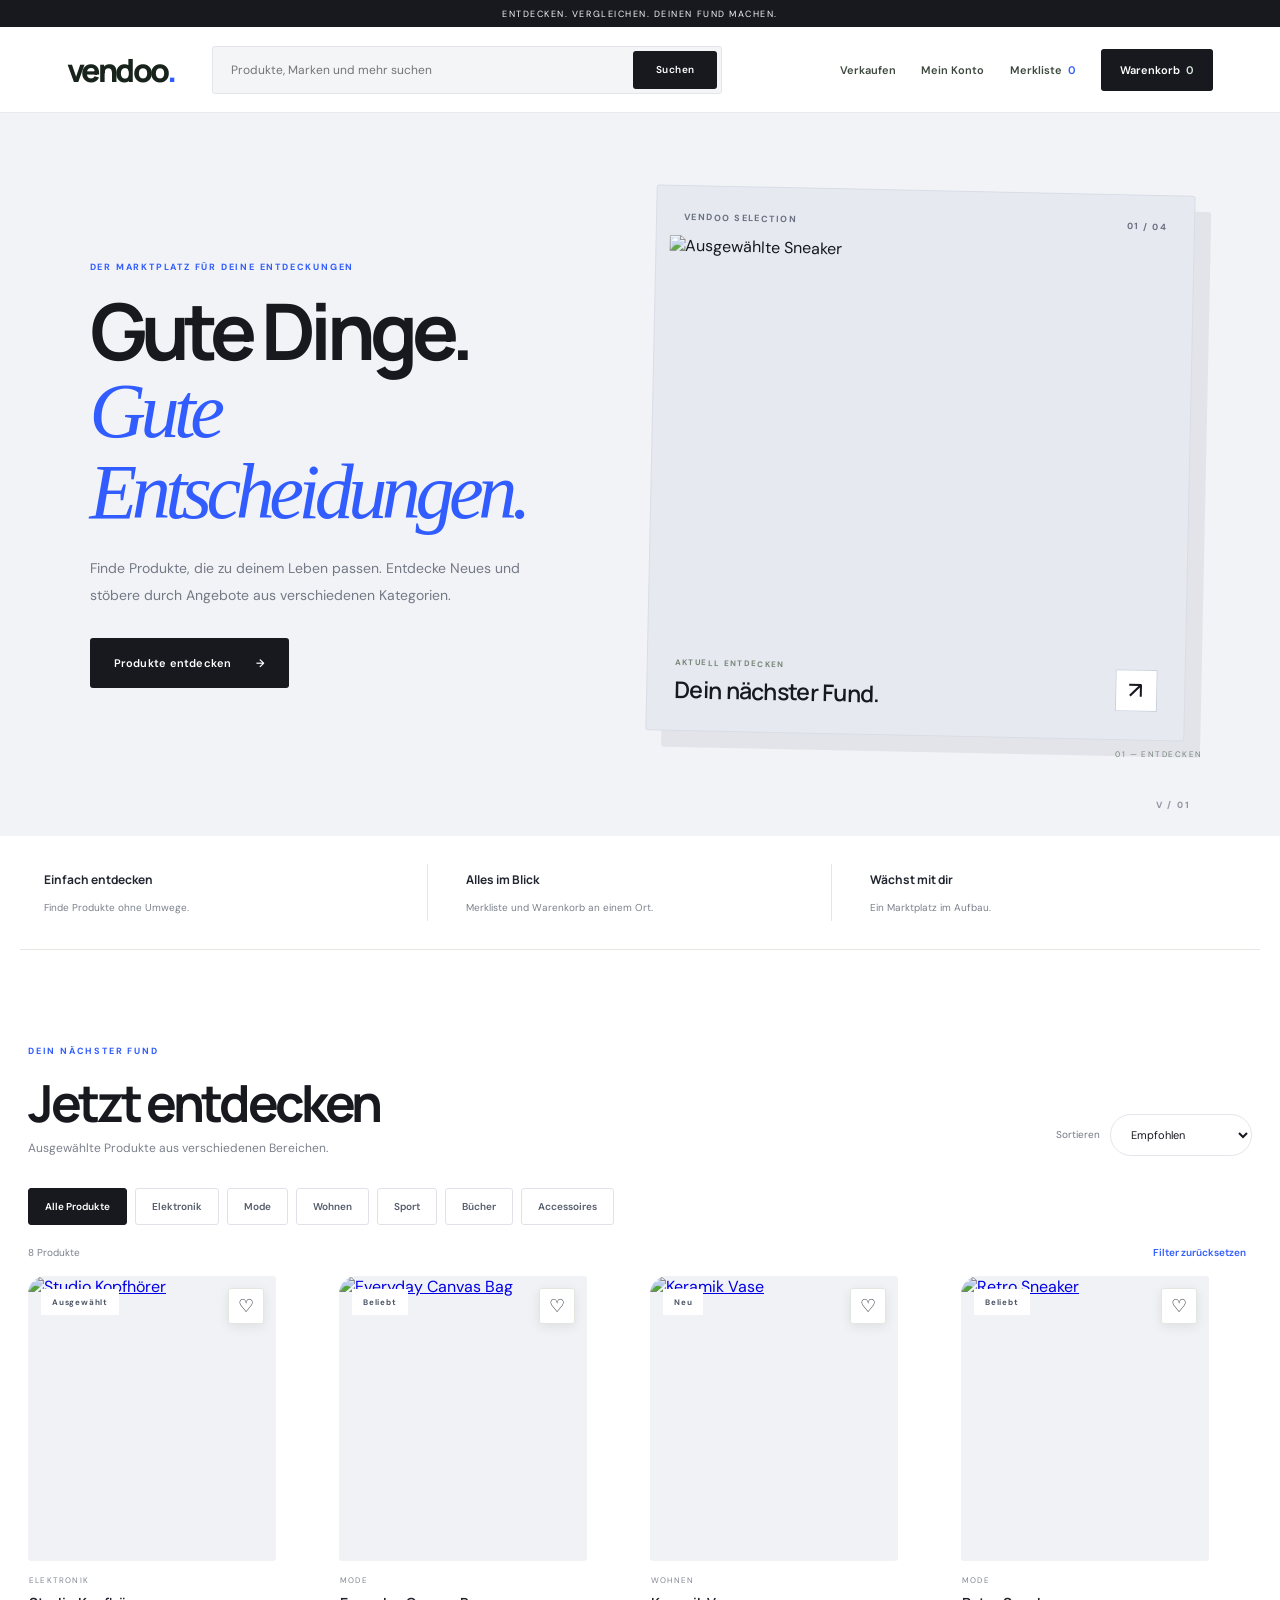
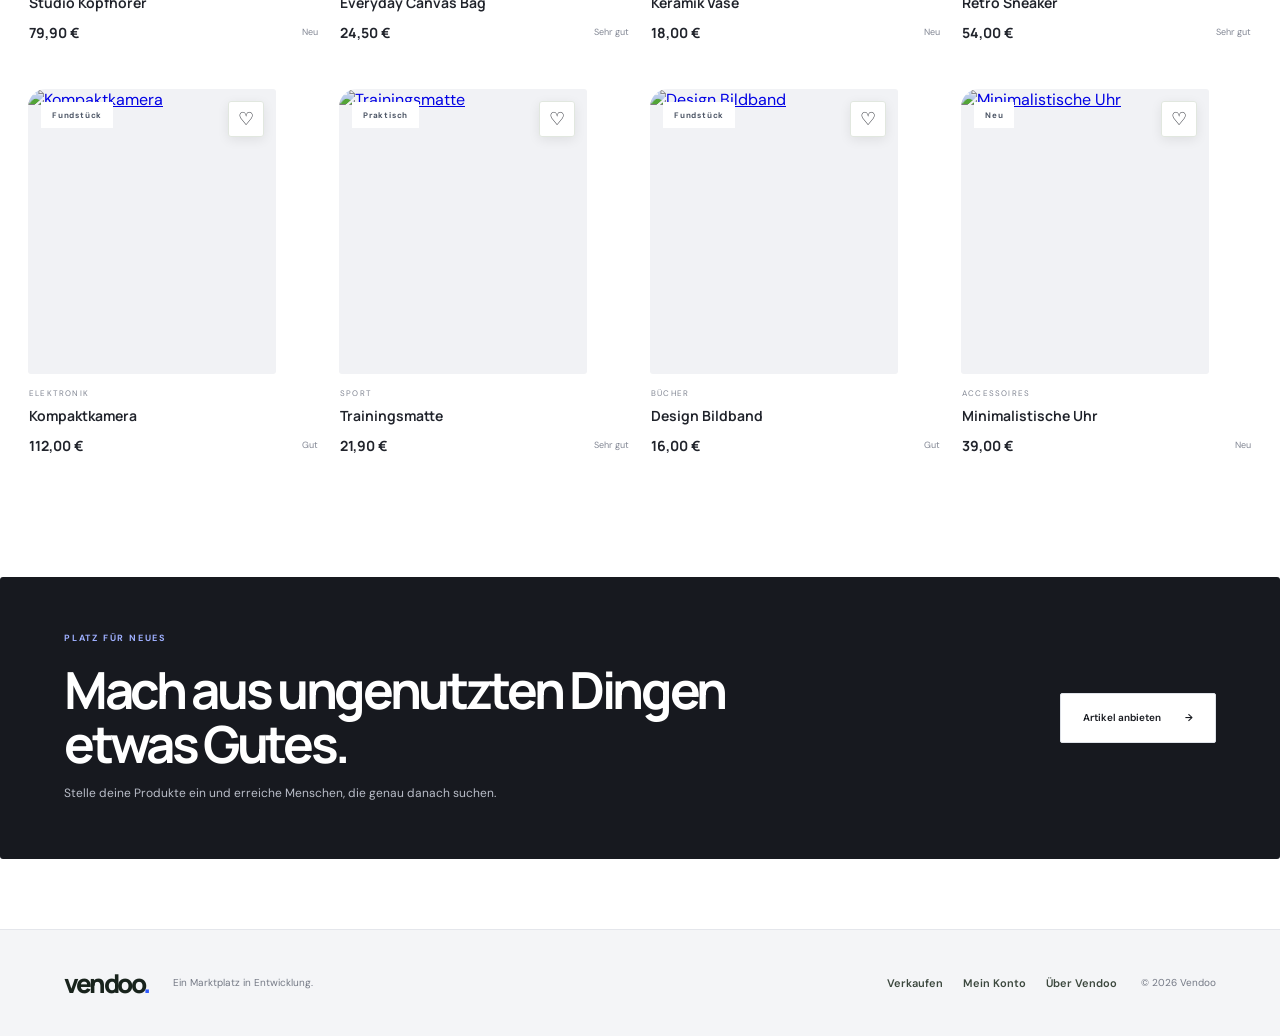
==== commit 54bd45e2: "Make homepage arrow a real products link and refresh design assets" ====
--- a/index.html
+++ b/index.html
@@ -1,7 +1,7 @@
 <!doctype html>
-<html lang="de"><head><meta charset="utf-8"><meta name="viewport" content="width=device-width,initial-scale=1"><meta name="theme-color" content="#f7f7f4"><meta name="description" content="Vendoo – Entdecke Produkte, die deinen Alltag besser machen."><title>Vendoo – Entdecken</title><link rel="preconnect" href="https://fonts.googleapis.com"><link rel="preconnect" href="https://fonts.gstatic.com" crossorigin><link href="https://fonts.googleapis.com/css2?family=DM+Sans:wght@400;500;600;700;800&family=Manrope:wght@400;500;600;700;800&display=swap" rel="stylesheet"><link rel="stylesheet" href="styles.css?v=vendoo02"><script src="products.js?v=vendoo02" defer></script><script src="app.js?v=vendoo02" defer></script></head>
+<html lang="de"><head><meta charset="utf-8"><meta name="viewport" content="width=device-width,initial-scale=1"><meta name="theme-color" content="#f7f7f4"><meta name="description" content="Vendoo – Entdecke Produkte, die deinen Alltag besser machen."><title>Vendoo – Entdecken</title><link rel="preconnect" href="https://fonts.googleapis.com"><link rel="preconnect" href="https://fonts.gstatic.com" crossorigin><link href="https://fonts.googleapis.com/css2?family=DM+Sans:wght@400;500;600;700;800&family=Manrope:wght@400;500;600;700;800&display=swap" rel="stylesheet"><link rel="stylesheet" href="styles.css?v=vendoo03"><script src="products.js?v=vendoo03" defer></script><script src="app.js?v=vendoo03" defer></script></head>
 <body><div class="topline">Entdecken. Vergleichen. Deinen Fund machen.</div><header class="header"><a class="logo" href="index.html">vendoo<span>.</span></a><form class="search" id="search-form"><input id="search-input" type="search" placeholder="Produkte, Marken und mehr suchen" aria-label="Produkte suchen"><button aria-label="Suchen">Suchen</button></form><nav class="nav"><a href="sell.html">Verkaufen</a><a href="account.html">Mein Konto</a><a href="favorites.html">Merkliste <span id="favorite-count">0</span></a><a class="nav-cart" href="cart.html">Warenkorb <span id="cart-count">0</span></a></nav><button class="menu-toggle" id="menu-toggle" aria-label="Menü öffnen">Menü</button></header>
-<main><section class="hero"><div class="hero-content"><p class="kicker">DER MARKTPLATZ FÜR DEINE ENTDECKUNGEN</p><h1>Gute Dinge.<br><span>Gute Entscheidungen.</span></h1><p>Finde Produkte, die zu deinem Leben passen. Entdecke Neues und stöbere durch Angebote aus verschiedenen Kategorien.</p><a class="button button-dark" href="#angebote">Produkte entdecken <span>→</span></a></div><div class="hero-visual"><div class="hero-panel"><div class="hero-panel-top"><span>VENDOO SELECTION</span><span>01 / 04</span></div><img src="https://images.unsplash.com/photo-1491553895911-0055eca6402d?auto=format&fit=crop&w=1100&q=85" alt="Ausgewählte Sneaker"><div class="hero-panel-bottom"><div><small>AKTUELL ENTDECKEN</small><strong>Dein nächster Fund.</strong></div><span class="hero-arrow" aria-hidden="true"></span></div></div><div class="hero-index">01 — ENTDECKEN</div></div></section>
+<main><section class="hero"><div class="hero-content"><p class="kicker">DER MARKTPLATZ FÜR DEINE ENTDECKUNGEN</p><h1>Gute Dinge.<br><span>Gute Entscheidungen.</span></h1><p>Finde Produkte, die zu deinem Leben passen. Entdecke Neues und stöbere durch Angebote aus verschiedenen Kategorien.</p><a class="button button-dark" href="#angebote">Produkte entdecken <span>→</span></a></div><div class="hero-visual"><div class="hero-panel"><div class="hero-panel-top"><span>VENDOO SELECTION</span><span>01 / 04</span></div><img src="https://images.unsplash.com/photo-1491553895911-0055eca6402d?auto=format&fit=crop&w=1100&q=85" alt="Ausgewählte Sneaker"><div class="hero-panel-bottom"><div><small>AKTUELL ENTDECKEN</small><strong>Dein nächster Fund.</strong></div><a class="hero-arrow" href="#angebote" aria-label="Produkte entdecken"></a></div></div><div class="hero-index">01 — ENTDECKEN</div></div></section>
 <section class="trust-strip"><div><strong>Einfach entdecken</strong><span>Finde Produkte ohne Umwege.</span></div><div><strong>Alles im Blick</strong><span>Merkliste und Warenkorb an einem Ort.</span></div><div><strong>Wächst mit dir</strong><span>Ein Marktplatz im Aufbau.</span></div></section>
 <section class="section" id="angebote"><div class="section-head"><div><p class="kicker">DEIN NÄCHSTER FUND</p><h2>Jetzt entdecken</h2><p class="section-sub">Ausgewählte Produkte aus verschiedenen Bereichen.</p></div><div class="sort-control"><label for="sort-select">Sortieren</label><select id="sort-select"><option value="featured">Empfohlen</option><option value="low">Preis aufsteigend</option><option value="high">Preis absteigend</option><option value="name">Name</option></select></div></div>
 <div class="filters" id="category-list"><button class="filter active" data-category="Alle">Alle Produkte</button><button class="filter" data-category="Elektronik">Elektronik</button><button class="filter" data-category="Mode">Mode</button><button class="filter" data-category="Wohnen">Wohnen</button><button class="filter" data-category="Sport">Sport</button><button class="filter" data-category="Bücher">Bücher</button><button class="filter" data-category="Accessoires">Accessoires</button></div>
--- a/styles.css
+++ b/styles.css
@@ -336,3 +336,114 @@
 @media(max-width:900px){.header{gap:20px}.nav{gap:14px}.hero{grid-template-columns:1fr 1fr;min-height:540px}.hero h1{font-size:clamp(43px,6vw,64px)}.product-layout{gap:4%}}
 @media(max-width:700px){.topline{height:24px;font-size:8px}.header{height:auto;min-height:72px;flex-wrap:wrap;padding:14px 18px;gap:12px}.header .logo{font-size:28px}.search{order:3;flex-basis:100%;max-width:none;height:44px}.nav{display:none;order:4;width:100%;margin:0;padding:13px 0 5px;flex-wrap:wrap;gap:17px}.nav.open{display:flex}.menu-toggle{display:block;margin-left:auto}.hero{grid-template-columns:1fr;gap:35px;padding:48px 22px 55px;min-height:0}.hero h1{font-size:clamp(48px,12vw,67px)}.hero-content>p:not(.kicker){font-size:12px}.hero-panel img{height:250px}.trust-strip{grid-template-columns:1fr;padding:15px 22px;gap:0}.trust-strip>div{border-right:0;border-bottom:1px solid #e1e7df;padding:16px 0}.trust-strip>div:last-child{border-bottom:0}.section{padding:65px 20px}.section-head{gap:20px;align-items:flex-start}.product-grid{grid-template-columns:repeat(2,minmax(0,1fr));gap:15px}.sell-callout{margin:0 15px 45px;padding:30px 23px;align-items:flex-start;flex-direction:column}.sell-callout h2{font-size:32px}.page-wrap{padding:45px 19px 65px}.product-layout{grid-template-columns:1fr;gap:22px}.product-details{padding:5px 0}.cart-layout{grid-template-columns:1fr}.cart-item{display:grid;grid-template-columns:90px 1fr;gap:13px}.cart-item img{width:90px;height:90px}.line-total{grid-column:2}.footer{padding:28px 20px}.footer-links{gap:15px}}
 @media(max-width:420px){.hero h1{font-size:47px}.product-grid{gap:11px}.product-title{font-size:12px}.product-price{font-size:12px}.filters{overflow-x:auto;flex-wrap:nowrap;padding-bottom:7px}.filter{white-space:nowrap}.section-head{flex-direction:column}.sort-control{align-self:flex-start}}
+
+/* VENDOO / DESIGN SYSTEM 03 — neutral, precise, contemporary */
+:root{--ink:#17191f;--muted:#747985;--line:#e4e6eb;--paper:#fff;--canvas:#f4f5f7;--accent:#315cff;--accent-soft:#edf1ff}
+body,body.account-page{background:#fff;color:#17191f;font-family:"DM Sans",Arial,sans-serif}
+h1,h2,h3,.page-title,.product-title,.product-price,.detail-price,.account-intro h1,.account-link-card .link-copy strong,.account-profile-card>strong{font-family:"Manrope",Arial,sans-serif!important}
+.logo span{color:#315cff}
+.topline{background:#17191f;color:#f4f5f7}
+.header{background:rgba(255,255,255,.97);border-color:#e8e9ed}
+.search{background:#f4f5f7;border-color:#e3e5ea;border-radius:3px}
+.search:focus-within{border-color:#315cff;box-shadow:0 0 0 3px rgba(49,92,255,.09)}
+.search button,.nav-cart{background:#17191f!important;color:#fff!important;border-radius:3px}
+.search button:hover,.nav-cart:hover{background:#315cff!important}
+.nav a:hover,.footer-links a:hover{color:#315cff}
+.menu-toggle{background:#fff;border-color:#dfe2e8;color:#20232b;border-radius:3px}
+.hero{background:#f2f3f6;border-radius:0}
+.hero:before{display:none}
+.hero:after{color:#9297a2}
+.hero h1{color:#17191f}
+.hero h1 span{color:#315cff}
+.hero-content>p:not(.kicker){color:#737986}
+.kicker{color:#315cff}
+.hero-panel{background:#e6e9f0;border:1px solid #d9dde6;box-shadow:16px 16px 0 rgba(30,38,60,.07);border-radius:3px}
+.hero-panel img{border-radius:2px;filter:saturate(.82)}
+.hero-panel-bottom strong{font-family:"Manrope",Arial,sans-serif;color:#17191f}
+.hero-panel-top,.hero-panel-bottom{color:#697080}
+.hero-arrow{display:inline-flex;align-items:center;justify-content:center;width:42px;height:42px;border:1px solid #cbd1dd;background:#fff;color:#17191f;text-decoration:none;transition:background .2s,color .2s,border-color .2s}
+.hero-arrow:before{content:"↗";position:static;width:auto;height:auto;border:0;transform:none;font:500 23px "DM Sans";color:inherit}
+.hero-arrow:after{display:none}
+.hero-arrow:hover{background:#315cff;color:#fff;border-color:#315cff}
+.button-dark,.detail-buy,.form-submit{background:#17191f!important;color:#fff!important;border-radius:3px!important}
+.button-dark:hover,.detail-buy:hover,.form-submit:hover{background:#315cff!important}
+.button-light{background:#fff;color:#17191f;border:1px solid #dfe2e8;border-radius:3px}
+.button-light:hover{background:#315cff;color:#fff}
+.trust-strip>div{border-color:#e4e6eb}
+.trust-strip strong{color:#222631}
+.trust-strip span,.section-sub,.catalog-meta{color:#7b808b}
+.section-head h2,.sell-callout h2{color:#17191f}
+.filter{background:#fff;border-color:#dfe2e8;border-radius:3px;color:#555d6b}
+.filter:hover,.filter.active{background:#17191f;border-color:#17191f;color:#fff}
+.subtle-button{color:#315cff}
+.product-photo{background:#f1f2f5;border-radius:3px}
+.product-label{background:#fff;color:#4d5666}
+.save-button{border-radius:3px;background:#fff;color:#20232b}
+.save-button.saved{color:#315cff}
+.product-category,.product-condition{color:#818693}
+.product-title,.product-price{color:#20232b}
+.sell-callout{background:#17191f;color:#fff;border-radius:3px}
+.sell-callout .kicker{color:#9eafff}
+.sell-callout h2{color:#fff}
+.sell-callout>div>p:last-child{color:#b9bdc8}
+.footer{background:#f4f5f7;border-color:#e4e6eb}
+.page-wrap{background:#fff}
+.page-title,.form-card h1,.product-details h1{color:#17191f}
+.form-card,.cart-summary,.empty-state{background:#f4f5f7;border:1px solid #e4e6eb;border-radius:3px}
+.form-card{box-shadow:none}
+.field label{color:#4c5260}
+.field input,.field textarea,.field select{background:#fff;border-color:#dfe2e8;border-radius:3px;color:#17191f}
+.field input:focus,.field textarea:focus,.field select:focus{border-color:#315cff;box-shadow:0 0 0 3px rgba(49,92,255,.1)}
+.form-switch a,.breadcrumbs a{color:#315cff}
+.notice{background:#edf1ff;color:#344a9a;border-color:#315cff}
+.notice.error{background:#f7eded;color:#914d4d;border-color:#b76c6c}
+.product-image-wrap,.cart-item img{background:#f1f2f5;border-radius:3px}
+.detail-price{color:#315cff}
+.detail-meta{border-color:#e4e6eb}
+.detail-meta span{color:#858a95}
+.detail-meta strong{color:#262a34}
+.detail-save{border-color:#dfe2e8;border-radius:3px;color:#315cff}
+.cart-item{border-color:#e4e6eb}
+.quantity-control button{background:#f4f5f7;border-color:#dfe2e8;color:#222631;border-radius:3px}
+.cart-summary>div{border-color:#dfe2e8}
+.empty-state h3{color:#17191f}
+.vendoo-toast{background:#17191f;color:#fff;border-radius:3px}
+.account-page{background:#fff!important}
+.account-header{background:#fff;border-color:#e4e6eb}
+.account-header .logo span{color:#315cff}
+.account-header-label,.account-topline{color:#858b97}
+.account-intro h1{font-family:"Manrope",Arial,sans-serif!important;color:#17191f}
+.account-intro h1 em{font-family:"Manrope",Arial,sans-serif!important;font-style:normal;font-weight:500;color:#315cff}
+.account-index,.account-lower-heading>span{color:#315cff}
+.account-lead,.account-lower-heading p{color:#747985}
+.account-primary{background:#17191f;border-radius:3px;color:#fff}
+.account-primary:hover{background:#315cff}
+.account-secondary{color:#315cff}
+.art-outline{border-color:#d9dce4}
+.art-disc{background:linear-gradient(140deg,#e8ebf3,#c8cedd 60%,#aab2c6);box-shadow:none}
+.art-block{background:#242832;color:#fff;border-radius:2px;box-shadow:16px 16px 0 rgba(27,34,53,.08)}
+.art-block>span,.art-block small{color:#c4c9d5}
+.art-block strong{font-family:"Manrope",Arial,sans-serif!important}
+.art-block strong em{font-family:"Manrope",Arial,sans-serif!important;font-style:normal;color:#9eafff}
+.art-caption,.account-footnote{color:#858b97}
+.account-lower{border-color:#e4e6eb}
+.account-link-card,.account-profile-card{background:#f4f5f7;border-radius:2px;color:#20232b}
+.account-link-card:hover{background:#edf1ff}
+.link-number,.link-copy small,.account-profile-card>small{color:#7d8390}
+.link-arrow{border-color:#315cff}
+.account-user-chip>span{background:#edf1ff;color:#315cff}
+.account-user-chip small{color:#858b97}
+.account-logout{border-color:#cbd1dd;color:#5f6572}
+.account-footer{border-color:#e4e6eb}
+.account-footer a{color:#315cff}
+.role-selection{margin:24px 0 22px}
+.role-selection>p{margin:0 0 11px;font-size:11px;font-weight:700;color:#343946}
+.role-options{display:grid;grid-template-columns:1fr 1fr;gap:10px}
+.role-option{position:relative;display:flex;align-items:center;gap:12px;min-height:74px;padding:14px;border:1px solid #dfe2e8;background:#fff;cursor:pointer;transition:border-color .2s,background .2s}
+.role-option:has(input:checked){border-color:#315cff;background:#edf1ff}
+.role-option input{width:17px;height:17px;accent-color:#315cff;flex:none}
+.role-option span{display:grid;gap:4px}
+.role-option strong{font:700 12px Manrope;color:#20232b}
+.role-option small{font-size:9px;color:#747985;line-height:1.4}
+.role-hint{margin:9px 0 0!important;color:#818693!important;font-size:9px!important;line-height:1.6}
+@media(max-width:700px){.hero{border-radius:0}.hero-panel{box-shadow:9px 9px 0 rgba(30,38,60,.07)}.account-intro h1{font-size:clamp(48px,11vw,72px)}.role-options{grid-template-columns:1fr}.account-link-card{min-height:86px}}
